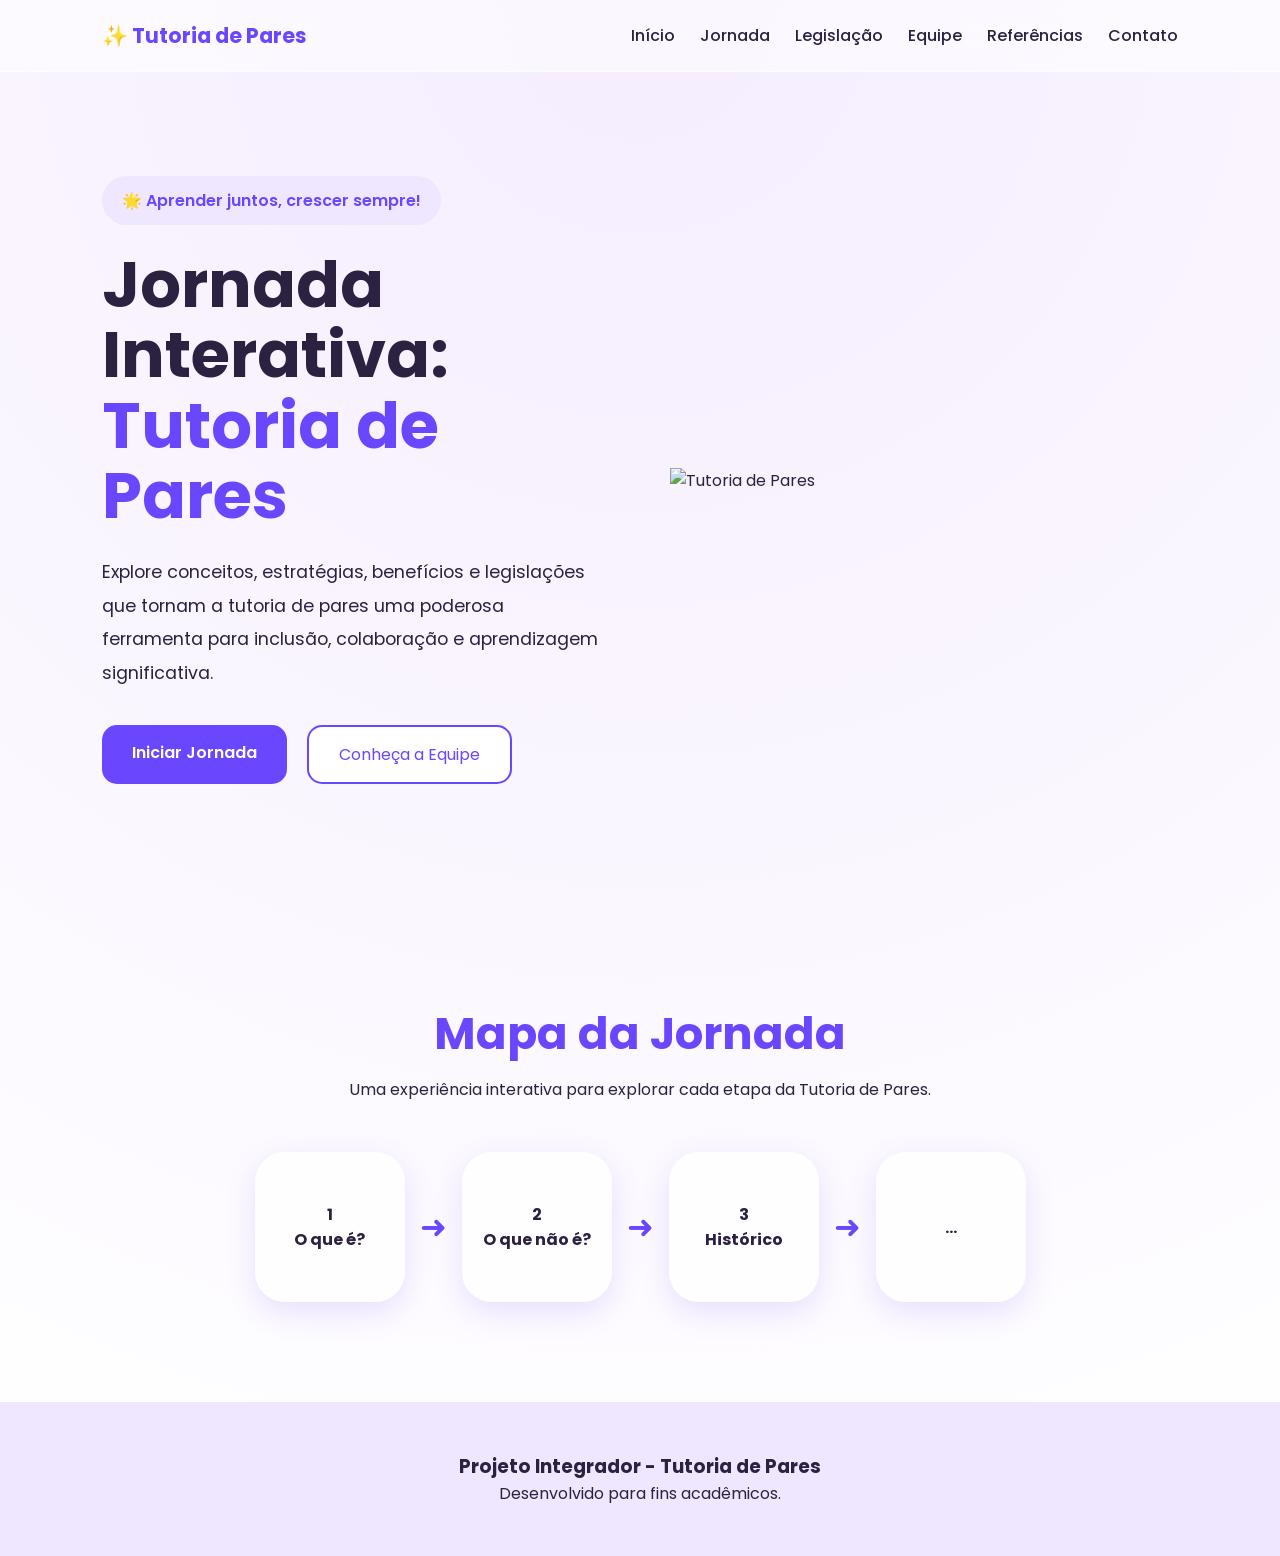
==== index.html @ 0f861dd5 "." ====
<!DOCTYPE html>
<html lang="pt-BR">

<head>
    <meta charset="UTF-8">
    <meta name="viewport" content="width=device-width, initial-scale=1.0">

    <title>Jornada Interativa - Tutoria de Pares</title>

    <link rel="stylesheet" href="css/styles.css">
    <link rel="stylesheet" href="css/animations.css">
    <link rel="stylesheet" href="css/responsive.css">

    <link href="https://fonts.googleapis.com/css2?family=Poppins:wght@300;400;500;600;700;800&display=swap"
        rel="stylesheet">

    <link rel="stylesheet"
        href="https://cdnjs.cloudflare.com/ajax/libs/font-awesome/6.5.2/css/all.min.css">
</head>

<body>

    <div class="particles"></div>

    <header id="header">

        <div class="logo">
            ✨ Tutoria de Pares
        </div>

        <nav>

            <a href="index.html">Início</a>

            <a href="jornada.html">Jornada</a>

            <a href="legislacao.html">Legislação</a>

            <a href="sobre.html">Equipe</a>

            <a href="referencias.html">Referências</a>

            <a href="contato.html">Contato</a>

        </nav>

        <button id="mobile-menu">
            <i class="fa-solid fa-bars"></i>
        </button>

    </header>

    <section class="hero">

        <div class="hero-text">

            <span class="badge">
                🌟 Aprender juntos, crescer sempre!
            </span>

            <h1>
                Jornada Interativa:
                <span>Tutoria de Pares</span>
            </h1>

            <p>

                Explore conceitos, estratégias,
                benefícios e legislações que tornam
                a tutoria de pares uma poderosa ferramenta
                para inclusão, colaboração e aprendizagem
                significativa.

            </p>

            <div class="hero-buttons">

                <a href="jornada.html" class="btn-primary">
                    Iniciar Jornada
                </a>

                <a href="sobre.html" class="btn-secondary">
                    Conheça a Equipe
                </a>

            </div>

        </div>

        <div class="hero-image">

            <img src="imagens/capa.png" alt="Tutoria de Pares">

        </div>

    </section>

    <section class="preview">

        <h2>Mapa da Jornada</h2>

        <p>
            Uma experiência interativa para explorar
            cada etapa da Tutoria de Pares.
        </p>

        <div class="journey-preview">

            <div class="preview-card">1<br>O que é?</div>

            <div class="arrow">➜</div>

            <div class="preview-card">2<br>O que não é?</div>

            <div class="arrow">➜</div>

            <div class="preview-card">3<br>Histórico</div>

            <div class="arrow">➜</div>

            <div class="preview-card">...</div>

        </div>

    </section>

    <footer>

        <h3>Projeto Integrador - Tutoria de Pares</h3>

        <p>
            Desenvolvido para fins acadêmicos.
        </p>

    </footer>

    <script src="js/script.js"></script>

</body>

</html>
---- css/styles.css ----
:root {

    --roxo-principal: #6b46ff;
    --roxo-secundario: #9d7bff;
    --roxo-claro: #efe7ff;

    --texto: #2d2142;

    --branco: #ffffff;

}

* {

    margin: 0;
    padding: 0;
    box-sizing: border-box;
    font-family: "Poppins", sans-serif;

}

html {

    scroll-behavior: smooth;

}

body {

    background:
        radial-gradient(circle at top,
            #f5edff,
            #ffffff);

    color: var(--texto);

    overflow-x: hidden;

}

header {

    position: fixed;

    top: 0;

    width: 100%;

    z-index: 1000;

    display: flex;

    justify-content: space-between;

    align-items: center;

    padding: 20px 8%;

    backdrop-filter: blur(20px);

    background: rgba(255,255,255,.55);

    border-bottom: 1px solid rgba(255,255,255,.5);

}

.logo {

    font-size: 1.3rem;

    font-weight: 700;

    color: var(--roxo-principal);

}

nav {

    display: flex;
    gap: 25px;

}

nav a {

    text-decoration: none;

    color: var(--texto);

    font-weight: 500;

    transition: .3s;

}

nav a:hover {

    color: var(--roxo-principal);

}

#mobile-menu {

    display: none;

    border: none;
    background: none;

    font-size: 1.5rem;

}

.hero {

    min-height: 100vh;

    display: flex;

    align-items: center;

    justify-content: center;

    padding: 120px 8% 60px;

    gap: 60px;

}

.hero-text {

    flex: 1;

}

.badge {

    background: var(--roxo-claro);

    color: var(--roxo-principal);

    padding: 12px 20px;

    border-radius: 50px;

    font-weight: 600;

    display: inline-block;

    margin-bottom: 25px;

}

.hero h1 {

    font-size: 4rem;

    line-height: 1.1;

}

.hero h1 span {

    color: var(--roxo-principal);

}

.hero p {

    margin-top: 25px;

    line-height: 1.9;

    font-size: 1.1rem;

}

.hero-buttons {

    margin-top: 35px;

    display: flex;

    gap: 20px;

}

.btn-primary {

    background: var(--roxo-principal);

    color: white;

    text-decoration: none;

    padding: 15px 30px;

    border-radius: 15px;

    font-weight: 600;

    transition: .3s;

}

.btn-primary:hover {

    transform: translateY(-4px);

}

.btn-secondary {

    background: white;

    color: var(--roxo-principal);

    text-decoration: none;

    padding: 15px 30px;

    border-radius: 15px;

    border: 2px solid var(--roxo-principal);

}

.hero-image {

    flex: 1;

    display: flex;
    justify-content: center;

}

.hero-image img {

    width: 100%;
    max-width: 650px;

    animation: floating 6s infinite ease-in-out;

}

.preview {

    padding: 100px 8%;

    text-align: center;

}

.preview h2 {

    font-size: 2.8rem;

    color: var(--roxo-principal);

}

.preview p {

    margin-top: 10px;

}

.journey-preview {

    margin-top: 50px;

    display: flex;

    justify-content: center;

    align-items: center;

    gap: 15px;

    flex-wrap: wrap;

}

.preview-card {

    width: 150px;

    height: 150px;

    background: rgba(255,255,255,.65);

    backdrop-filter: blur(20px);

    border-radius: 30px;

    display: flex;

    justify-content: center;

    align-items: center;

    text-align: center;

    font-weight: 700;

    box-shadow: 0 10px 30px rgba(107,70,255,.15);

}

.arrow {

    font-size: 2rem;

    color: var(--roxo-principal);

}

footer {

    text-align: center;

    padding: 50px;

    background: var(--roxo-claro);

}
---- css/animations.css ----
@keyframes floating {

    0% {

        transform: translateY(0px);

    }

    50% {

        transform: translateY(-20px);

    }

    100% {

        transform: translateY(0px);

    }

}

.station::after {

    content: "";

    position: absolute;

    width: 120px;
    height: 120px;

    background:
    rgba(157,123,255,.2);

    filter: blur(50px);

    border-radius: 50%;

    top: -30px;
    right: -30px;

    z-index: -1;

}
---- css/responsive.css ----
@media(max-width:1000px){

    .hero{

        flex-direction: column;
        text-align:center;

    }

    .hero h1{

        font-size:3rem;

    }

}

@media(max-width:768px){

    nav{

        display:none;

    }

    #mobile-menu{

        display:block;

    }

    .hero h1{

        font-size:2.5rem;

    }

    .hero-buttons{

        flex-direction:column;

    }

}
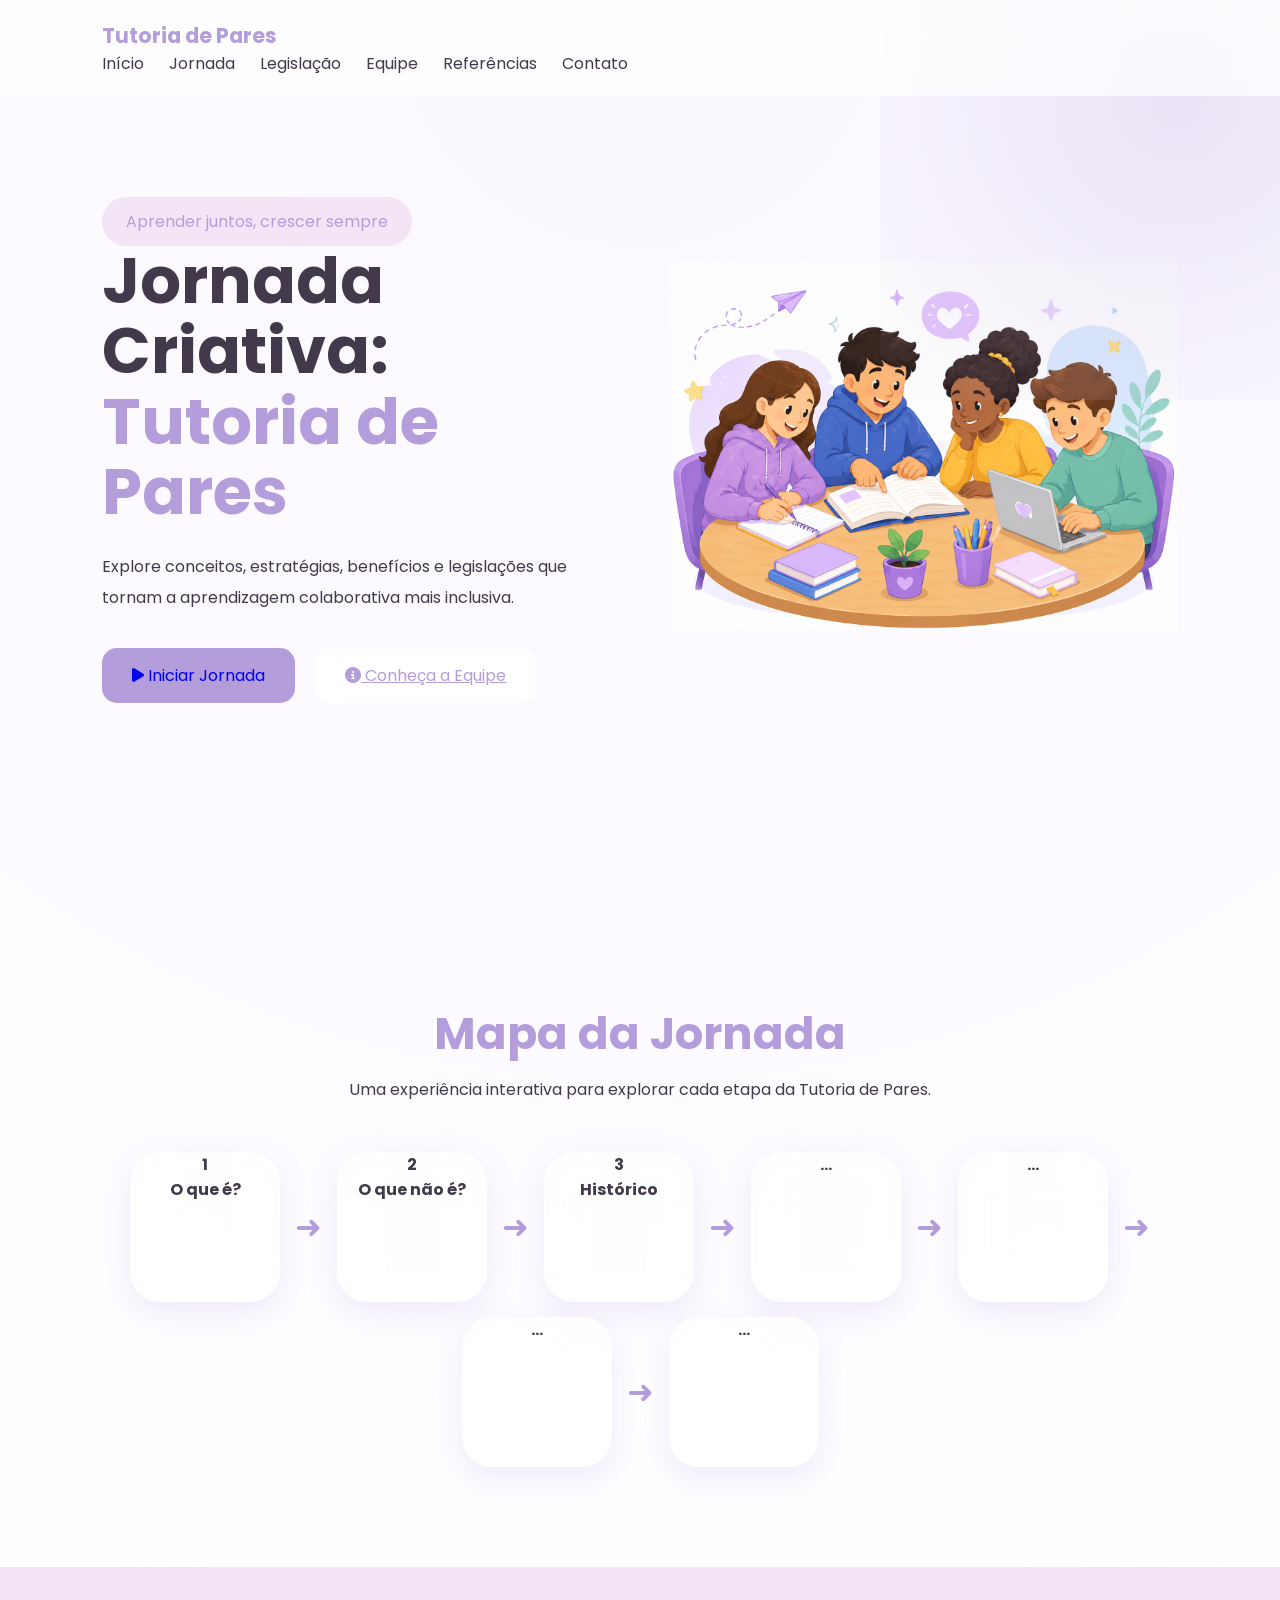
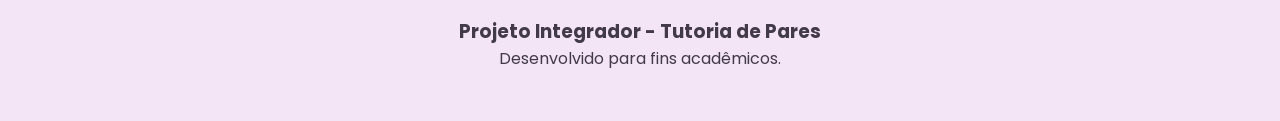
==== commit b33f3e0a: "." ====
--- a/index.html
+++ b/index.html
@@ -25,7 +25,7 @@
     <header id="header">
 
         <div class="logo">
-            ✨ Tutoria de Pares
+            Tutoria de Pares
         </div>
 
         <nav>
@@ -50,50 +50,52 @@
 
     </header>
 
-    <section class="hero">
+   <section class="hero">
 
-        <div class="hero-text">
+<div class="hero-content">
 
-            <span class="badge">
-                🌟 Aprender juntos, crescer sempre!
-            </span>
+<div class="hero-left">
 
-            <h1>
-                Jornada Interativa:
-                <span>Tutoria de Pares</span>
-            </h1>
+<span class="hero-badge">
+Aprender juntos, crescer sempre
+</span>
 
-            <p>
+<h1>
+Jornada Criativa:
+<span>Tutoria de Pares</span>
+</h1>
 
-                Explore conceitos, estratégias,
-                benefícios e legislações que tornam
-                a tutoria de pares uma poderosa ferramenta
-                para inclusão, colaboração e aprendizagem
-                significativa.
+<p>
+Explore conceitos, estratégias,
+benefícios e legislações que tornam
+a aprendizagem colaborativa mais inclusiva.
+</p>
 
-            </p>
+<div class="hero-buttons">
 
-            <div class="hero-buttons">
+<a href="jornada.html" class="btn-primary">
+<i class="fa-solid fa-play"></i>
+ Iniciar Jornada
+</a>
 
-                <a href="jornada.html" class="btn-primary">
-                    Iniciar Jornada
-                </a>
+<a href="sobre.html" class="btn-secondary">
+<i class="fa-solid fa-circle-info"></i>
+ Conheça a Equipe
+</a>
 
-                <a href="sobre.html" class="btn-secondary">
-                    Conheça a Equipe
-                </a>
+</div>
 
-            </div>
+</div>
 
-        </div>
+<div class="hero-right">
 
-        <div class="hero-image">
+<img src="imagens/home.png">
 
-            <img src="imagens/capa.png" alt="Tutoria de Pares">
+</div>
 
-        </div>
+</div>
 
-    </section>
+</section>
 
     <section class="preview">
 
@@ -120,6 +122,18 @@
 
             <div class="preview-card">...</div>
 
+            <div class="arrow">➜</div>
+
+            <div class="preview-card">...</div>
+
+            <div class="arrow">➜</div>
+
+            <div class="preview-card">...</div>
+
+            <div class="arrow">➜</div>
+
+            <div class="preview-card">...</div>
+
         </div>
 
     </section>
--- a/css/styles.css
+++ b/css/styles.css
@@ -1,325 +1,717 @@
+/* ==========================================================================
+   1. VARIÁVEIS DE CORES (PALETA PASTEL) E CONFIGURAÇÕES GERAIS
+   ========================================================================== */
 :root {
-
-    --roxo-principal: #6b46ff;
-    --roxo-secundario: #9d7bff;
-    --roxo-claro: #efe7ff;
-
-    --texto: #2d2142;
-
+    /* Tons Pastéis Principais */
+    --lilas-principal: #b39ddb;
+    --lilas-secundario: #d1c4e9;
+    --lilas-claro: #f3e5f5;
+    
+    --amarelo-pastel: #fff59d;
+    --azul-pastel: #b3e5fc;
+    --verde-pastel: #c8e6c9;
+    
+    /* Tipografia e Fundo */
+    --texto: #423a4a; /* Um roxo acinzentado escuro para manter o contraste legível */
     --branco: #ffffff;
-
 }
 
 * {
-
     margin: 0;
     padding: 0;
     box-sizing: border-box;
     font-family: "Poppins", sans-serif;
-
 }
 
 html {
-
-    scroll-behavior: smooth;
-
+    scroll-behavior: smooth; 
 }
 
 body {
-
-    background:
-        radial-gradient(circle at top,
-            #f5edff,
-            #ffffff);
-
-    color: var(--texto);
-
-    overflow-x: hidden;
-
-}
-
+    background: radial-gradient(circle at top, #fbf7ff, #ffffff); /* Fundo sutil levemente lilás */
+    color: var(--texto); [cite: 4]
+    overflow-x: hidden; [cite: 4]
+}
+
+/* ==========================================================================
+   2. HEADER & NAVEGAÇÃO
+   ========================================================================== */
 header {
-
     position: fixed;
-
     top: 0;
-
     width: 100%;
-
-    z-index: 1000;
-
-    display: flex;
-
+    z-index: 999;
+    padding: 20px 8%; [cite: 4]
+    display: flex;
     justify-content: space-between;
-
-    align-items: center;
-
-    padding: 20px 8%;
-
-    backdrop-filter: blur(20px);
-
-    background: rgba(255,255,255,.55);
-
-    border-bottom: 1px solid rgba(255,255,255,.5);
-
+    align-items: center;
+    background: rgba(255, 255, 255, 0.75);
+    backdrop-filter: blur(20px); [cite: 4]
+    box-shadow: 0 10px 40px rgba(179, 157, 219, 0.15); /* Sombra suave no tom lilás */
 }
 
 .logo {
-
     font-size: 1.3rem;
-
     font-weight: 700;
-
-    color: var(--roxo-principal);
-
+    color: var(--lilas-principal); [cite: 5]
 }
 
 nav {
-
-    display: flex;
-    gap: 25px;
-
+    display: flex;
+    gap: 25px; [cite: 6]
 }
 
 nav a {
-
     text-decoration: none;
-
-    color: var(--texto);
-
+    color: var(--texto); [cite: 6]
     font-weight: 500;
-
-    transition: .3s;
-
+    transition: 0.3s; [cite: 7]
 }
 
 nav a:hover {
-
-    color: var(--roxo-principal);
-
+    color: var(--lilas-principal); [cite: 7]
 }
 
 #mobile-menu {
-
-    display: none;
-
+    display: none; [cite: 7]
     border: none;
-    background: none;
-
-    font-size: 1.5rem;
-
-}
-
+    background: none; [cite: 8]
+    font-size: 1.5rem; [cite: 8]
+}
+
+/* ==========================================================================
+   3. SEÇÃO HERO (INTRODUÇÃO)
+   ========================================================================== */
 .hero {
-
     min-height: 100vh;
-
-    display: flex;
-
-    align-items: center;
-
-    justify-content: center;
-
-    padding: 120px 8% 60px;
-
+    display: flex;
+    align-items: center;
+    padding: 120px 8%; [cite: 8]
+    position: relative;
+    overflow: hidden; [cite: 8]
+}
+
+.hero::before {
+    content: "";
+    position: absolute;
+    width: 600px;
+    height: 600px;
+    background: radial-gradient(circle, rgba(209, 196, 233, 0.4), transparent); /* Glow lilás pastel */
+    top: -200px;
+    right: -200px; [cite: 9]
+}
+
+.hero-content {
+    display: grid;
+    grid-template-columns: 1fr 1fr;
     gap: 60px;
-
-}
-
-.hero-text {
-
-    flex: 1;
-
-}
-
-.badge {
-
-    background: var(--roxo-claro);
-
-    color: var(--roxo-principal);
-
-    padding: 12px 20px;
-
-    border-radius: 50px;
-
+    align-items: center; [cite: 9]
+}
+
+.hero-badge {
+    display: inline-block;
+    padding: 12px 24px;
+    border-radius: 999px;
+    background: var(--lilas-claro); [cite: 9]
     font-weight: 600;
-
-    display: inline-block;
-
-    margin-bottom: 25px;
-
-}
-
-.hero h1 {
-
-    font-size: 4rem;
-
-    line-height: 1.1;
-
-}
-
-.hero h1 span {
-
-    color: var(--roxo-principal);
-
-}
-
-.hero p {
-
-    margin-top: 25px;
-
-    line-height: 1.9;
-
-    font-size: 1.1rem;
-
-}
-
-.hero-buttons {
-
-    margin-top: 35px;
-
-    display: flex;
-
-    gap: 20px;
-
-}
-
-.btn-primary {
-
-    background: var(--roxo-principal);
-
-    color: white;
-
-    text-decoration: none;
-
-    padding: 15px 30px;
-
-    border-radius: 15px;
-
-    font-weight: 600;
-
-    transition: .3s;
-
-}
-
-.btn-primary:hover {
-
-    transform: translateY(-4px);
-
-}
-
-.btn-secondary {
-
-    background: white;
-
-    color: var(--roxo-principal);
-
-    text-decoration: none;
-
-    padding: 15px 30px;
-
-    border-radius: 15px;
-
-    border: 2px solid var(--roxo-principal);
-
-}
-
-.hero-image {
-
-    flex: 1;
-
-    display: flex;
-    justify-content: center;
-
-}
-
-.hero-image img {
-
+    color: var(--lilas-principal); [cite: 10]
+    margin-bottom: 20px; [cite: 10]
+}
+
+.hero-right img {
     width: 100%;
     max-width: 650px;
-
-    animation: floating 6s infinite ease-in-out;
-
-}
-
+    animation: floating 6s infinite ease-in-out; [cite: 10]
+}
+
+.badge {
+    background: var(--lilas-claro); [cite: 10]
+    color: var(--lilas-principal);
+    padding: 12px 20px;
+    border-radius: 50px; [cite: 10]
+    font-weight: 600; [cite: 11]
+    display: inline-block;
+    margin-bottom: 25px; [cite: 11]
+}
+
+.hero h1 {
+    font-size: 4rem;
+    line-height: 1.1; [cite: 11]
+}
+
+.hero h1 span {
+    color: var(--lilas-principal); [cite: 12]
+}
+
+.hero p {
+    margin-top: 25px;
+    line-height: 1.9; [cite: 12]
+    font-size: 1.1rem; [cite: 13]
+}
+
+.hero-buttons {
+    margin-top: 35px;
+    display: flex;
+    gap: 20px; [cite: 13]
+}
+
+.btn-primary {
+    background: var(--lilas-principal); [cite: 13]
+    color: white;
+    text-decoration: none;
+    padding: 15px 30px;
+    border-radius: 15px; [cite: 14]
+    font-weight: 600;
+    transition: 0.3s; [cite: 14]
+}
+
+.btn-primary:hover {
+    transform: translateY(-4px);
+    box-shadow: 0 8px 20px rgba(179, 157, 219, 0.4); [cite: 14]
+}
+
+.btn-secondary {
+    background: white;
+    color: var(--lilas-principal); [cite: 15]
+    text-decoration: none;
+    padding: 15px 30px;
+    border-radius: 15px; [cite: 15]
+    border: 2px solid var(--lilas-principal); [cite: 16]
+    transition: 0.3s;
+}
+
+.btn-secondary:hover {
+    background: var(--lilas-claro);
+    transform: translateY(-4px);
+}
+
+.hero-image {
+    flex: 1;
+    display: flex;
+    justify-content: center; [cite: 16]
+}
+
+.hero-image img {
+    width: 100%; [cite: 16]
+    max-width: 650px;
+    animation: floating 6s infinite ease-in-out; [cite: 17]
+}
+
+/* ==========================================================================
+   4. SEÇÃO DE PREVIEW / JORNADA
+   ========================================================================== */
 .preview {
-
     padding: 100px 8%;
-
+    text-align: center; [cite: 17]
+}
+
+.preview h2 {
+    font-size: 2.8rem;
+    color: var(--lilas-principal); [cite: 18]
+}
+
+.preview p {
+    margin-top: 10px; [cite: 18]
+}
+
+.journey-preview {
+    margin-top: 50px;
+    display: flex;
+    justify-content: center;
+    align-items: center;
+    gap: 15px;
+    flex-wrap: wrap; [cite: 19]
+}
+
+.preview-card {
+    width: 150px;
+    height: 150px;
+    background: rgba(255, 255, 255, 0.75);
+    backdrop-filter: blur(20px);
+    border-radius: 30px; [cite: 20]
+    display: flex;
+    justify-content: center; [cite: 20]
+    align-items: center;
     text-align: center;
-
-}
-
-.preview h2 {
-
-    font-size: 2.8rem;
-
-    color: var(--roxo-principal);
-
-}
-
-.preview p {
-
-    margin-top: 10px;
-
-}
-
-.journey-preview {
-
-    margin-top: 50px;
-
-    display: flex;
-
+    font-weight: 700;
+    box-shadow: 0 10px 30px rgba(179, 157, 219, 0.2); /* Sombra pastel */
+}
+
+.arrow {
+    font-size: 2rem;
+    color: var(--lilas-principal); [cite: 21]
+}
+
+/* Map / Caminho Principal */
+.journey-map {
+    width: 100%;
+    max-width: 1400px;
+    margin: auto;
+    position: relative; [cite: 25]
+    padding: 100px 0 200px; [cite: 26]
+}
+
+.road {
+    position: absolute;
+    left: 50%;
+    top: 0;
+    width: 12px;
+    height: 100%; [cite: 26]
+    transform: translateX(-50%);
+    border-radius: 999px; [cite: 27]
+    background: linear-gradient(#fff59d, #b39ddb, #b3e5fc); /* Degradê Amarelo -> Lilás -> Azul (Tons pastéis) */
+}
+
+.station {
+    width: 320px;
+    padding: 25px;
+    border-radius: 30px;
+    background: rgba(255, 255, 255, 0.8);
+    backdrop-filter: blur(20px); [cite: 28]
+    box-shadow: 0 20px 60px rgba(179, 157, 219, 0.15);
+    position: relative;
+    cursor: pointer;
+    transition: 0.4s;
+    margin-bottom: 80px; [cite: 29]
+    overflow: hidden; [cite: 35]
+}
+
+.station:hover {
+    transform: translateY(-10px) scale(1.05); [cite: 30, 36]
+    box-shadow: 0 30px 70px rgba(179, 157, 219, 0.3); [cite: 36]
+}
+
+.left {
+    margin-left: 8%;
+}
+
+.right {
+    margin-left: auto;
+    margin-right: 8%; [cite: 31]
+}
+
+.center {
+    margin: auto; [cite: 32]
+}
+
+.icon {
+    width: 90px;
+    height: 90px;
+    margin: auto;
+    border-radius: 50%; [cite: 32]
+    background: linear-gradient(135deg, var(--lilas-principal), var(--azul-pastel));
+    display: flex; [cite: 33]
     justify-content: center;
-
-    align-items: center;
-
-    gap: 15px;
-
-    flex-wrap: wrap;
-
-}
-
-.preview-card {
-
-    width: 150px;
-
-    height: 150px;
-
-    background: rgba(255,255,255,.65);
-
-    backdrop-filter: blur(20px);
-
+    align-items: center; [cite: 33]
+    font-size: 2rem;
+    color: white;
+    margin-bottom: 20px; [cite: 34]
+}
+
+.station h3 {
+    text-align: center;
+    color: var(--texto); [cite: 34]
+}
+
+/* Detalhes Visuais das Estações (Bolas de fundo decorativas) */
+.station::before {
+    content: "";
+    position: absolute;
+    width: 120px;
+    height: 120px;
+    background: rgba(179, 157, 219, 0.2);
+    border-radius: 50%;
+    top: -50px;
+    right: -50px; [cite: 35]
+}
+
+.station::after {
+    content: "";
+    position: absolute;
+    width: 120px;
+    height: 120px;
+    background: rgba(179, 157, 219, 0.25);
+    filter: blur(40px);
+    border-radius: 50%;
+    top: -30px;
+    right: -30px;
+    z-index: -1; [cite: 39]
+}
+
+/* ==========================================================================
+   5. SEÇÃO DE EQUIPE (TEAM)
+   ========================================================================== */
+.team-section {
+    padding: 160px 8%; [cite: 22]
+}
+
+.member {
+    display: flex;
+    align-items: center;
+    gap: 60px;
+    margin-bottom: 100px; [cite: 22]
+}
+
+.member:nth-child(even) {
+    flex-direction: row-reverse; [cite: 22]
+}
+
+.member-photo {
+    width: 320px;
+    height: 320px;
+    border-radius: 50%; [cite: 22]
+    overflow: hidden;
+    box-shadow: 0 0 60px rgba(179, 157, 219, 0.4); /* Sombra em harmonia com o lilás */
+}
+
+.member-photo img {
+    width: 100%;
+    height: 100%;
+    object-fit: cover; [cite: 23]
+}
+
+/* ==========================================================================
+   6. BIBLIOGRAFIA & LEIS
+   ========================================================================== */
+.bibliografia {
+    padding: 150px 8%; [cite: 23]
+}
+
+.referencia {
+    background: white;
+    padding: 30px;
+    border-radius: 25px;
+    margin-bottom: 25px;
+    box-shadow: 0 15px 40px rgba(179, 157, 219, 0.15); [cite: 23]
+}
+
+.btn {
+    display: inline-block;
+    margin-top: 15px;
+    padding: 12px 20px;
+    background: var(--lilas-principal);
+    color: white;
+    text-decoration: none;
+    border-radius: 15px; [cite: 24]
+    transition: 0.3s;
+}
+
+.btn:hover {
+    background: var(--lilas-secundario);
+    transform: translateY(-2px);
+}
+
+.laws-page {
+    padding: 150px 8%; [cite: 24]
+}
+
+.laws-grid {
+    display: grid;
+    grid-template-columns: repeat(auto-fit, minmax(300px, 1fr));
+    gap: 30px; [cite: 24]
+}
+
+.law-card {
+    padding: 35px;
     border-radius: 30px;
-
-    display: flex;
-
+    color: var(--texto); /* Mudado para a cor de texto escura para garantir leitura sobre o fundo pastel */
+    font-weight: 500;
+}
+
+/* Classes específicas das leis adaptadas para tons pastéis */
+.ldb {
+    background: var(--verde-pastel);
+}
+
+.decreto {
+    background: var(--azul-pastel);
+}
+
+.lbi {
+    background: var(--amarelo-pastel);
+}
+
+/* ==========================================================================
+   7. FOOTER
+   ========================================================================== */
+footer {
+    text-align: center;
+    padding: 50px;
+    background: var(--lilas-claro); [cite: 22]
+}
+
+/* ==========================================================================
+   8. ANIMAÇÕES & RESPONSIVIDADE
+   ========================================================================== */
+@keyframes floating {
+    0% { transform: translateY(0px); } [cite: 36]
+    50% { transform: translateY(-20px); } [cite: 37]
+    100% { transform: translateY(0px); } [cite: 38]
+}
+
+@media(max-width: 900px) {
+    .hero-content {
+        grid-template-columns: 1fr;
+        text-align: center; [cite: 24]
+    }
+    
+    .member {
+        flex-direction: column !important; [cite: 25]
+    }
+    
+    nav {
+        display: none; [cite: 25]
+    }
+    
+    .road {
+        left: 8%; /* Ajuste comum de acessibilidade para o caminho em telas mobile */
+    }
+    
+    .station {
+        width: 84%;
+        margin-left: 16% !important;
+        margin-right: 0 !important;
+    }
+}
+
+
+/* ==========================================================================
+   9. EXTENSÃO MÁGICA: JORNADA EXPANSÍVEL, REFERÊNCIAS & CONTATO
+   ========================================================================== */
+
+/* Layout União Mapa Lúdico (Inspirado nas imagens f3945b.jpg e f39456.jpg) */
+.journey-header-badge {
+    background: var(--amarelo-pastel);
+    color: var(--texto);
+    padding: 8px 16px;
+    border-radius: 20px;
+    font-weight: 600;
+    font-size: 0.9rem;
+    display: inline-flex;
+    align-items: center;
+    gap: 8px;
+    margin-bottom: 15px;
+    box-shadow: 0 4px 10px rgba(0,0,0,0.05);
+}
+
+/* Containers de Mídia Profunda (Espaços para Vídeos e Artigos) */
+.station-media-content {
+    max-height: 0;
+    overflow: hidden;
+    transition: max-height 0.5s cubic-bezier(0, 1, 0, 1);
+    padding: 0 5px;
+}
+
+/* Quando a estação estiver ativa/aberta */
+.station.active .station-media-content {
+    max-height: 2000px; /* Permite expansão fluida */
+    transition: max-height 0.8s ease-in-out;
+    margin-top: 20px;
+    padding-top: 20px;
+    border-top: 2px dashed var(--lilas-secundario);
+}
+
+.video-container {
+    position: relative;
+    padding-bottom: 56.25%; /* Proporção 16:9 */
+    height: 0;
+    overflow: hidden;
+    border-radius: 15px;
+    background: #000;
+    margin: 15px 0;
+    box-shadow: 0 8px 20px rgba(0,0,0,0.05);
+}
+
+.video-container iframe {
+    position: absolute;
+    top: 0;
+    left: 0;
+    width: 100%;
+    height: 100%;
+    border: 0;
+}
+
+.article-text {
+    font-size: 0.95rem;
+    line-height: 1.6;
+    color: var(--texto);
+    background: rgba(255, 255, 255, 0.9);
+    padding: 15px;
+    border-radius: 15px;
+    margin-top: 12px;
+    border-left: 4px solid var(--azul-pastel);
+    text-align: left;
+}
+
+.badge-indicator {
+    position: absolute;
+    top: 15px;
+    left: 15px;
+    background: var(--lilas-principal);
+    color: white;
+    width: 28px;
+    height: 28px;
+    border-radius: 50%;
+    display: flex;
     justify-content: center;
-
-    align-items: center;
-
+    align-items: center;
+    font-weight: bold;
+    font-size: 0.85rem;
+}
+
+/* Seção de Referências Estilo Biblioteca (Inspirado na imagem_f3943a.jpg) */
+.library-section {
+    padding: 100px 8%;
+    background: linear-gradient(180deg, #ffffff, var(--lilas-claro));
     text-align: center;
-
+}
+
+.library-container {
+    max-width: 1100px;
+    margin: 40px auto;
+    display: grid;
+    grid-template-columns: 1fr;
+    gap: 20px;
+}
+
+.reference-row {
+    background: rgba(255, 255, 255, 0.9);
+    border: 2px solid var(--lilas-secundario);
+    border-radius: 20px;
+    padding: 20px 30px;
+    display: flex;
+    align-items: center;
+    gap: 25px;
+    text-align: left;
+    box-shadow: 0 8px 25px rgba(179, 157, 219, 0.1);
+    transition: transform 0.3s;
+}
+
+.reference-row:hover {
+    transform: translateX(10px);
+    background: #fff;
+    border-color: var(--lilas-principal);
+}
+
+.ref-number {
+    background: var(--lilas-principal);
+    color: white;
+    width: 40px;
+    height: 40px;
+    border-radius: 50%;
+    display: flex;
+    justify-content: center;
+    align-items: center;
     font-weight: 700;
-
-    box-shadow: 0 10px 30px rgba(107,70,255,.15);
-
-}
-
-.arrow {
-
-    font-size: 2rem;
-
-    color: var(--roxo-principal);
-
-}
-
-footer {
-
-    text-align: center;
-
-    padding: 50px;
-
-    background: var(--roxo-claro);
-
+    flex-shrink: 0;
+}
+
+.ref-info p {
+    font-size: 1rem;
+    color: var(--texto);
+    margin: 2px 0;
+}
+
+.ref-footer-box {
+    margin-top: 40px;
+    background: var(--lilas-claro);
+    border: 2px dashed var(--lilas-principal);
+    padding: 20px;
+    border-radius: 20px;
+    display: inline-flex;
+    align-items: center;
+    gap: 10px;
+    color: var(--texto);
+    font-weight: 500;
+}
+
+/* Seção Contato Encantadora */
+.contact-section {
+    padding: 120px 8%;
+    display: grid;
+    grid-template-columns: 1fr 1fr;
+    gap: 50px;
+    align-items: center;
+    background: var(--branco);
+}
+
+.contact-info h2 {
+    font-size: 3rem;
+    color: var(--lilas-principal);
+    margin-bottom: 20px;
+}
+
+.contact-info p {
+    font-size: 1.1rem;
+    line-height: 1.7;
+    margin-bottom: 30px;
+}
+
+.magic-form {
+    background: var(--lilas-claro);
+    padding: 40px;
+    border-radius: 30px;
+    box-shadow: 0 20px 50px rgba(179, 157, 219, 0.2);
+    display: flex;
+    flex-direction: column;
+    gap: 20px;
+}
+
+.form-group {
+    display: flex;
+    flex-direction: column;
+    gap: 8px;
+}
+
+.form-group label {
+    font-weight: 600;
+    color: var(--texto);
+    font-size: 0.95rem;
+}
+
+.form-group input, .form-group textarea {
+    padding: 15px;
+    border: 2px solid transparent;
+    border-radius: 15px;
+    background: var(--branco);
+    font-size: 1rem;
+    color: var(--texto);
+    transition: 0.3s;
+}
+
+.form-group input:focus, .form-group textarea:focus {
+    outline: none;
+    border-color: var(--lilas-principal);
+    box-shadow: 0 0 10px rgba(179, 157, 219, 0.3);
+}
+
+.btn-magic {
+    background: linear-gradient(135deg, var(--lilas-principal), var(--azul-pastel));
+    color: white;
+    border: none;
+    padding: 16px;
+    border-radius: 15px;
+    font-weight: 700;
+    font-size: 1.1rem;
+    cursor: pointer;
+    transition: 0.3s;
+    box-shadow: 0 10px 20px rgba(179, 157, 219, 0.3);
+}
+
+.btn-magic:hover {
+    transform: translateY(-3px);
+    box-shadow: 0 15px 25px rgba(179, 157, 219, 0.4);
+}
+
+/* Responsividade Adaptada */
+@media (max-width: 900px) {
+    .contact-section {
+        grid-template-columns: 1fr;
+        text-align: center;
+    }
+    .reference-row {
+        flex-direction: column;
+        text-align: center;
+        padding: 20px;
+    }
 }
--- a/css/responsive.css
+++ b/css/responsive.css
@@ -1,44 +1,23 @@
-@media(max-width:1000px){
+@media(max-width:900px){
 
-    .hero{
+.hero-content{
 
-        flex-direction: column;
-        text-align:center;
+grid-template-columns:1fr;
 
-    }
-
-    .hero h1{
-
-        font-size:3rem;
-
-    }
+text-align:center;
 
 }
 
-@media(max-width:768px){
+.member{
 
-    nav{
+flex-direction:column !important;
 
-        display:none;
+}
 
-    }
+nav{
 
-    #mobile-menu{
+display:none;
 
-        display:block;
-
-    }
-
-    .hero h1{
-
-        font-size:2.5rem;
-
-    }
-
-    .hero-buttons{
-
-        flex-direction:column;
-
-    }
+}
 
 }
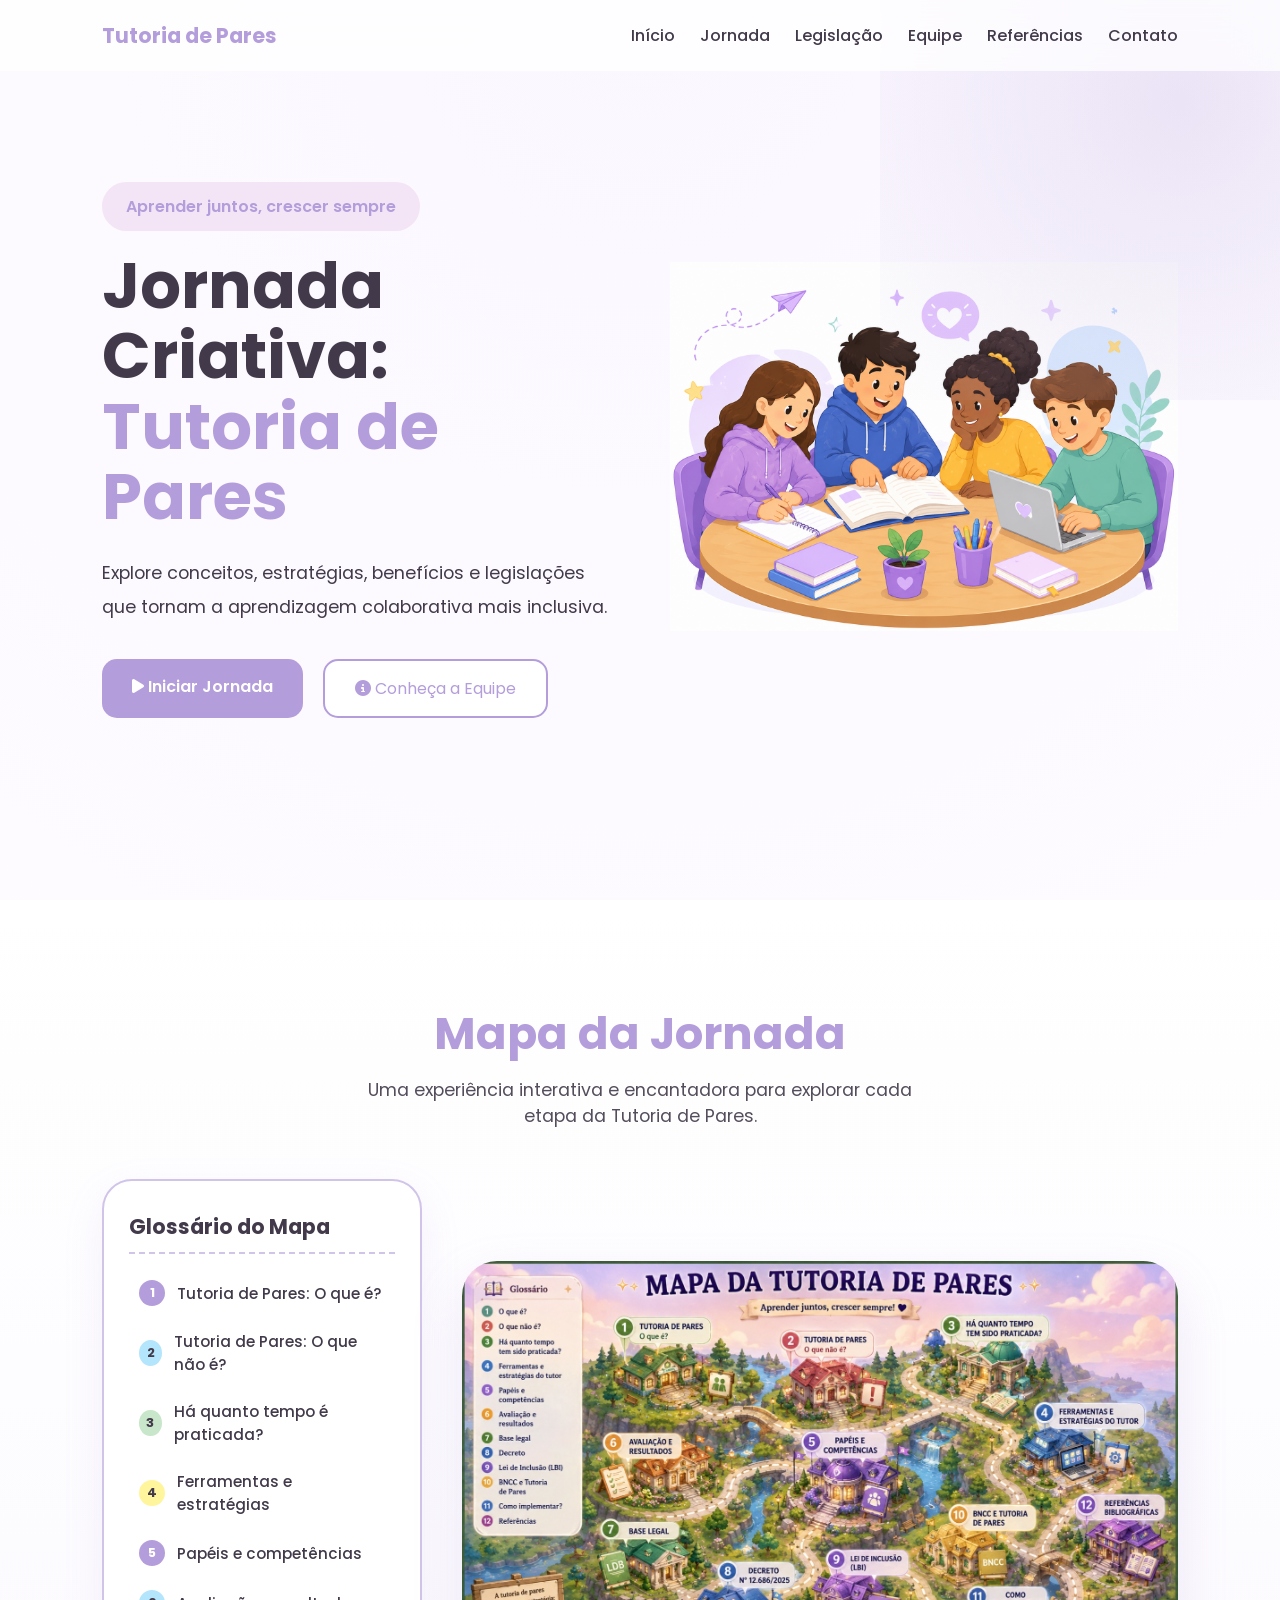
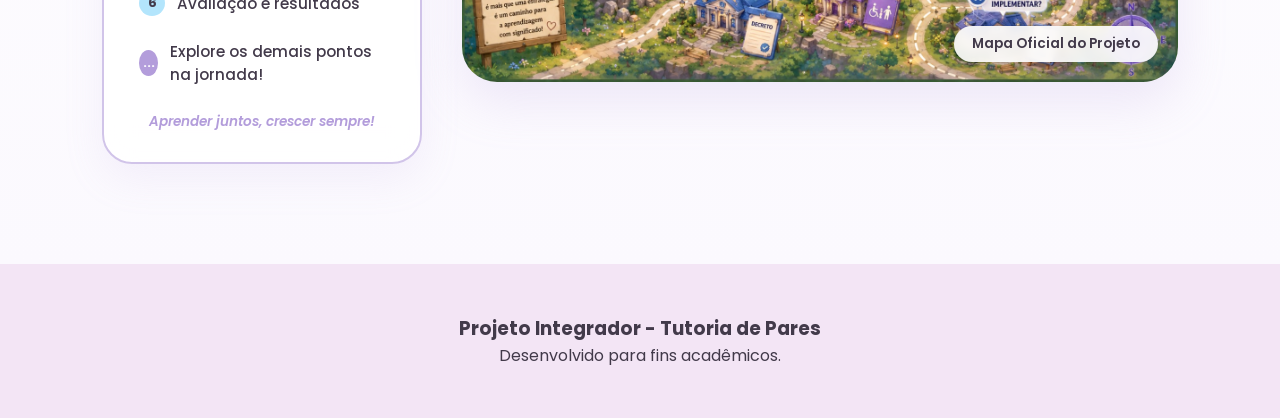
==== commit c3e1991a: "." ====
--- a/index.html
+++ b/index.html
@@ -98,45 +98,43 @@
 </section>
 
     <section class="preview">
+    <h2>Mapa da Jornada</h2>
+    <p>
+        Uma experiência interativa e encantadora para explorar 
+        cada etapa da Tutoria de Pares.
+    </p>
 
-        <h2>Mapa da Jornada</h2>
-
-        <p>
-            Uma experiência interativa para explorar
-            cada etapa da Tutoria de Pares.
-        </p>
-
-        <div class="journey-preview">
-
-            <div class="preview-card">1<br>O que é?</div>
-
-            <div class="arrow">➜</div>
-
-            <div class="preview-card">2<br>O que não é?</div>
-
-            <div class="arrow">➜</div>
-
-            <div class="preview-card">3<br>Histórico</div>
-
-            <div class="arrow">➜</div>
-
-            <div class="preview-card">...</div>
-
-            <div class="arrow">➜</div>
-
-            <div class="preview-card">...</div>
-
-            <div class="arrow">➜</div>
-
-            <div class="preview-card">...</div>
-
-            <div class="arrow">➜</div>
-
-            <div class="preview-card">...</div>
-
+    <!-- Container Especial que une a Imagem e o Menu Lúdico -->
+    <div class="map-showcase-container">
+        
+        <!-- Lado Esquerdo: Menu Glossário interativo baseado no mapa -->
+        <div class="map-glossary">
+            <h3>Glossário do Mapa</h3>
+            <ul>
+                <li><span class="g-num">1</span> Tutoria de Pares: O que é?</li>
+                <li><span class="g-num">2</span> Tutoria de Pares: O que não é?</li>
+                <li><span class="g-num">3</span> Há quanto tempo é praticada?</li>
+                <li><span class="g-num">4</span> Ferramentas e estratégias</li>
+                <li><span class="g-num">5</span> Papéis e competências</li>
+                <li><span class="g-num">6</span> Avaliação e resultados</li>
+                <li><span class="g-num">...</span> Explore os demais pontos na jornada!</li>
+            </ul>
+            <div class="glossary-footer">
+                Aprender juntos, crescer sempre! 
+            </div>
         </div>
 
-    </section>
+        <!-- Lado Direito: A Linda Imagem do Mapa Orientado -->
+        <div class="map-image-wrapper">
+            <!-- Certifique-se de salvar a imagem com o nome correto na sua pasta de arquivos -->
+            <a href="https://padlet.com/ecarvx/tutoria-de-pares-o-que-e-e-o-que-nao-e-projeto-integrador-ii-6pktjm6gkopsatbq" target="_blank" rel="noopener noreferrer">
+                <img src="imagens/mapa2.0.jpeg" alt="Mapa Ilustrado da Tutoria de Pares" class="interactive-map-img">
+            </a>
+            <div class="map-overlay-badge">Mapa Oficial do Projeto</div>
+        </div>
+
+    </div>
+</section>
 
     <footer>
 
--- a/css/styles.css
+++ b/css/styles.css
@@ -1,8 +1,8 @@
-/* ==========================================================================
-   1. VARIÁVEIS DE CORES (PALETA PASTEL) E CONFIGURAÇÕES GERAIS
+﻿/* ==========================================================================
+   1. VARIÃVEIS DE CORES (PALETA PASTEL) E CONFIGURAÃ‡Ã•ES GERAIS
    ========================================================================== */
 :root {
-    /* Tons Pastéis Principais */
+    /* Tons PastÃ©is Principais */
     --lilas-principal: #b39ddb;
     --lilas-secundario: #d1c4e9;
     --lilas-claro: #f3e5f5;
@@ -12,7 +12,7 @@
     --verde-pastel: #c8e6c9;
     
     /* Tipografia e Fundo */
-    --texto: #423a4a; /* Um roxo acinzentado escuro para manter o contraste legível */
+    --texto: #423a4a; /* Um roxo acinzentado escuro para manter o contraste legÃ­vel */
     --branco: #ffffff;
 }
 
@@ -28,67 +28,67 @@
 }
 
 body {
-    background: radial-gradient(circle at top, #fbf7ff, #ffffff); /* Fundo sutil levemente lilás */
-    color: var(--texto); [cite: 4]
-    overflow-x: hidden; [cite: 4]
+    background: radial-gradient(circle at top, #fbf7ff, #ffffff); /* Fundo sutil levemente lilÃ¡s */
+    color: var(--texto);
+    overflow-x: hidden;
 }
 
 /* ==========================================================================
-   2. HEADER & NAVEGAÇÃO
+   2. HEADER & NAVEGAÃ‡ÃƒO
    ========================================================================== */
 header {
     position: fixed;
     top: 0;
     width: 100%;
     z-index: 999;
-    padding: 20px 8%; [cite: 4]
+    padding: 20px 8%;
     display: flex;
     justify-content: space-between;
     align-items: center;
     background: rgba(255, 255, 255, 0.75);
-    backdrop-filter: blur(20px); [cite: 4]
-    box-shadow: 0 10px 40px rgba(179, 157, 219, 0.15); /* Sombra suave no tom lilás */
+    backdrop-filter: blur(20px);
+    box-shadow: 0 10px 40px rgba(179, 157, 219, 0.15); /* Sombra suave no tom lilÃ¡s */
 }
 
 .logo {
     font-size: 1.3rem;
     font-weight: 700;
-    color: var(--lilas-principal); [cite: 5]
+    color: var(--lilas-principal);
 }
 
 nav {
     display: flex;
-    gap: 25px; [cite: 6]
+    gap: 25px;
 }
 
 nav a {
     text-decoration: none;
-    color: var(--texto); [cite: 6]
+    color: var(--texto);
     font-weight: 500;
-    transition: 0.3s; [cite: 7]
+    transition: 0.3s;
 }
 
 nav a:hover {
-    color: var(--lilas-principal); [cite: 7]
+    color: var(--lilas-principal);
 }
 
 #mobile-menu {
-    display: none; [cite: 7]
+    display: none;
     border: none;
-    background: none; [cite: 8]
-    font-size: 1.5rem; [cite: 8]
+    background: none;
+    font-size: 1.5rem;
 }
 
 /* ==========================================================================
-   3. SEÇÃO HERO (INTRODUÇÃO)
+   3. SEÃ‡ÃƒO HERO (INTRODUÃ‡ÃƒO)
    ========================================================================== */
 .hero {
     min-height: 100vh;
     display: flex;
     align-items: center;
-    padding: 120px 8%; [cite: 8]
+    padding: 120px 8%;
     position: relative;
-    overflow: hidden; [cite: 8]
+    overflow: hidden;
 }
 
 .hero::before {
@@ -96,87 +96,87 @@
     position: absolute;
     width: 600px;
     height: 600px;
-    background: radial-gradient(circle, rgba(209, 196, 233, 0.4), transparent); /* Glow lilás pastel */
+    background: radial-gradient(circle, rgba(209, 196, 233, 0.4), transparent); /* Glow lilÃ¡s pastel */
     top: -200px;
-    right: -200px; [cite: 9]
+    right: -200px;
 }
 
 .hero-content {
     display: grid;
     grid-template-columns: 1fr 1fr;
     gap: 60px;
-    align-items: center; [cite: 9]
+    align-items: center;
 }
 
 .hero-badge {
     display: inline-block;
     padding: 12px 24px;
     border-radius: 999px;
-    background: var(--lilas-claro); [cite: 9]
+    background: var(--lilas-claro);
     font-weight: 600;
-    color: var(--lilas-principal); [cite: 10]
-    margin-bottom: 20px; [cite: 10]
+    color: var(--lilas-principal);
+    margin-bottom: 20px;
 }
 
 .hero-right img {
     width: 100%;
     max-width: 650px;
-    animation: floating 6s infinite ease-in-out; [cite: 10]
+    animation: floating 6s infinite ease-in-out;
 }
 
 .badge {
-    background: var(--lilas-claro); [cite: 10]
+    background: var(--lilas-claro);
     color: var(--lilas-principal);
     padding: 12px 20px;
-    border-radius: 50px; [cite: 10]
-    font-weight: 600; [cite: 11]
+    border-radius: 50px;
+    font-weight: 600;
     display: inline-block;
-    margin-bottom: 25px; [cite: 11]
+    margin-bottom: 25px;
 }
 
 .hero h1 {
     font-size: 4rem;
-    line-height: 1.1; [cite: 11]
+    line-height: 1.1;
 }
 
 .hero h1 span {
-    color: var(--lilas-principal); [cite: 12]
+    color: var(--lilas-principal);
 }
 
 .hero p {
     margin-top: 25px;
-    line-height: 1.9; [cite: 12]
-    font-size: 1.1rem; [cite: 13]
+    line-height: 1.9;
+    font-size: 1.1rem;
 }
 
 .hero-buttons {
     margin-top: 35px;
     display: flex;
-    gap: 20px; [cite: 13]
+    gap: 20px;
 }
 
 .btn-primary {
-    background: var(--lilas-principal); [cite: 13]
+    background: var(--lilas-principal);
     color: white;
     text-decoration: none;
     padding: 15px 30px;
-    border-radius: 15px; [cite: 14]
+    border-radius: 15px;
     font-weight: 600;
-    transition: 0.3s; [cite: 14]
+    transition: 0.3s;
 }
 
 .btn-primary:hover {
     transform: translateY(-4px);
-    box-shadow: 0 8px 20px rgba(179, 157, 219, 0.4); [cite: 14]
+    box-shadow: 0 8px 20px rgba(179, 157, 219, 0.4);
 }
 
 .btn-secondary {
     background: white;
-    color: var(--lilas-principal); [cite: 15]
+    color: var(--lilas-principal);
     text-decoration: none;
     padding: 15px 30px;
-    border-radius: 15px; [cite: 15]
-    border: 2px solid var(--lilas-principal); [cite: 16]
+    border-radius: 15px;
+    border: 2px solid var(--lilas-principal);
     transition: 0.3s;
 }
 
@@ -188,58 +188,174 @@
 .hero-image {
     flex: 1;
     display: flex;
-    justify-content: center; [cite: 16]
+    justify-content: center;
 }
 
 .hero-image img {
-    width: 100%; [cite: 16]
+    width: 100%;
     max-width: 650px;
-    animation: floating 6s infinite ease-in-out; [cite: 17]
+    animation: floating 6s infinite ease-in-out;
 }
 
 /* ==========================================================================
-   4. SEÇÃO DE PREVIEW / JORNADA
+   4. SEÇÃO DE PREVIEW / JORNADA (ATUALIZADA COM MAPA ILUSTRADO)
    ========================================================================== */
 .preview {
     padding: 100px 8%;
-    text-align: center; [cite: 17]
+    text-align: center;
+    background: linear-gradient(180deg, var(--branco), #fbf9fe);
 }
 
 .preview h2 {
     font-size: 2.8rem;
-    color: var(--lilas-principal); [cite: 18]
+    color: var(--lilas-principal);
+    margin-bottom: 10px;
 }
 
 .preview p {
-    margin-top: 10px; [cite: 18]
-}
-
-.journey-preview {
-    margin-top: 50px;
+    font-size: 1.1rem;
+    color: var(--texto);
+    max-width: 600px;
+    margin: 0 auto 50px auto;
+    opacity: 0.9;
+}
+
+/* Container Grid para alinhar o Menu e o Mapa */
+.map-showcase-container {
+    display: grid;
+    grid-template-columns: 320px 1fr;
+    gap: 40px;
+    align-items: center;
+    max-width: 1300px;
+    margin: 0 auto;
+    text-align: left;
+}
+
+/* Estilização do Menu Glossário Lateral */
+.map-glossary {
+    background: rgba(255, 255, 255, 0.85);
+    backdrop-filter: blur(15px);
+    border: 2px solid var(--lilas-secundario);
+    border-radius: 30px;
+    padding: 30px 25px;
+    box-shadow: 0 15px 40px rgba(179, 157, 219, 0.12);
+}
+
+.map-glossary h3 {
+    color: var(--texto);
+    font-size: 1.3rem;
+    margin-bottom: 20px;
+    border-bottom: 2px dashed var(--lilas-secundario);
+    padding-bottom: 10px;
+}
+
+.map-glossary ul {
+    list-style: none;
+    display: flex;
+    flex-direction: column;
+    gap: 12px;
+}
+
+.map-glossary ul li {
+    font-size: 0.95rem;
+    font-weight: 500;
+    color: var(--texto);
+    display: flex;
+    align-items: center;
+    gap: 12px;
+    padding: 6px 10px;
+    border-radius: 12px;
+    transition: 0.2s ease-in-out;
+}
+
+/* Efeito mágico ao passar o mouse nos tópicos */
+.map-glossary ul li:hover {
+    background: var(--lilas-claro);
+    transform: translateX(5px);
+}
+
+/* Círculos numéricos com as cores pastéis alternadas */
+.g-num {
+    width: 26px;
+    height: 26px;
+    border-radius: 50%;
+    background: var(--lilas-principal);
+    color: white;
     display: flex;
     justify-content: center;
     align-items: center;
-    gap: 15px;
-    flex-wrap: wrap; [cite: 19]
-}
-
-.preview-card {
-    width: 150px;
-    height: 150px;
-    background: rgba(255, 255, 255, 0.75);
-    backdrop-filter: blur(20px);
-    border-radius: 30px; [cite: 20]
-    display: flex;
-    justify-content: center; [cite: 20]
-    align-items: center;
+    font-weight: 700;
+    font-size: 0.8rem;
+}
+
+/* Altera a cor do número alternadamente para criar ritmo visual */
+.map-glossary ul li:nth-child(even) .g-num {
+    background: var(--azul-pastel);
+    color: var(--texto);
+}
+.map-glossary ul li:nth-child(3) .g-num {
+    background: var(--verde-pastel);
+    color: var(--texto);
+}
+.map-glossary ul li:nth-child(4) .g-num {
+    background: var(--amarelo-pastel);
+    color: var(--texto);
+}
+
+.glossary-footer {
+    margin-top: 20px;
+    font-size: 0.85rem;
     text-align: center;
-    font-weight: 700;
-    box-shadow: 0 10px 30px rgba(179, 157, 219, 0.2); /* Sombra pastel */
-}
-
-.arrow {
-    font-size: 2rem;
-    color: var(--lilas-principal); [cite: 21]
+    font-weight: 600;
+    color: var(--lilas-principal);
+    font-style: italic;
+}
+
+/* Moldura e Efeitos do Mapa */
+.map-image-wrapper {
+    position: relative;
+    border-radius: 35px;
+    overflow: hidden;
+    box-shadow: 0 20px 50px rgba(179, 157, 219, 0.2);
+    transition: transform 0.4s ease;
+}
+
+.map-image-wrapper:hover {
+    transform: scale(1.015);
+}
+
+.interactive-map-img {
+    width: 100%;
+    height: auto;
+    display: block;
+    object-fit: cover;
+}
+
+/* Etiqueta Flutuante Charmosa */
+.map-overlay-badge {
+    position: absolute;
+    bottom: 20px;
+    right: 20px;
+    background: rgba(255, 255, 255, 0.9);
+    backdrop-filter: blur(5px);
+    color: var(--texto);
+    padding: 8px 18px;
+    border-radius: 20px;
+    font-weight: 600;
+    font-size: 0.85rem;
+    box-shadow: 0 5px 15px rgba(0,0,0,0.08);
+}
+
+/* Responsividade Completa para Mobile */
+@media (max-width: 950px) {
+    .map-showcase-container {
+        grid-template-columns: 1fr; /* Transforma em uma coluna única em telas pequenas */
+        gap: 30px;
+    }
+    
+    .map-glossary {
+        order: 2; /* Move o glossário para baixo da imagem no celular */
+    }
 }
 
 /* Map / Caminho Principal */
@@ -247,8 +363,8 @@
     width: 100%;
     max-width: 1400px;
     margin: auto;
-    position: relative; [cite: 25]
-    padding: 100px 0 200px; [cite: 26]
+    position: relative;
+    padding: 100px 0 200px;
 }
 
 .road {
@@ -256,10 +372,10 @@
     left: 50%;
     top: 0;
     width: 12px;
-    height: 100%; [cite: 26]
+    height: 100%;
     transform: translateX(-50%);
-    border-radius: 999px; [cite: 27]
-    background: linear-gradient(#fff59d, #b39ddb, #b3e5fc); /* Degradê Amarelo -> Lilás -> Azul (Tons pastéis) */
+    border-radius: 999px;
+    background: linear-gradient(#fff59d, #b39ddb, #b3e5fc); /* DegradÃª Amarelo -> LilÃ¡s -> Azul (Tons pastÃ©is) */
 }
 
 .station {
@@ -267,18 +383,18 @@
     padding: 25px;
     border-radius: 30px;
     background: rgba(255, 255, 255, 0.8);
-    backdrop-filter: blur(20px); [cite: 28]
+    backdrop-filter: blur(20px);
     box-shadow: 0 20px 60px rgba(179, 157, 219, 0.15);
     position: relative;
     cursor: pointer;
     transition: 0.4s;
-    margin-bottom: 80px; [cite: 29]
-    overflow: hidden; [cite: 35]
+    margin-bottom: 80px;
+    overflow: hidden;
 }
 
 .station:hover {
-    transform: translateY(-10px) scale(1.05); [cite: 30, 36]
-    box-shadow: 0 30px 70px rgba(179, 157, 219, 0.3); [cite: 36]
+    transform: translateY(-10px) scale(1.05);
+    box-shadow: 0 30px 70px rgba(179, 157, 219, 0.3);
 }
 
 .left {
@@ -287,33 +403,33 @@
 
 .right {
     margin-left: auto;
-    margin-right: 8%; [cite: 31]
+    margin-right: 8%;
 }
 
 .center {
-    margin: auto; [cite: 32]
+    margin: auto;
 }
 
 .icon {
     width: 90px;
     height: 90px;
     margin: auto;
-    border-radius: 50%; [cite: 32]
+    border-radius: 50%;
     background: linear-gradient(135deg, var(--lilas-principal), var(--azul-pastel));
-    display: flex; [cite: 33]
+    display: flex;
     justify-content: center;
-    align-items: center; [cite: 33]
+    align-items: center;
     font-size: 2rem;
     color: white;
-    margin-bottom: 20px; [cite: 34]
+    margin-bottom: 20px;
 }
 
 .station h3 {
     text-align: center;
-    color: var(--texto); [cite: 34]
-}
-
-/* Detalhes Visuais das Estações (Bolas de fundo decorativas) */
+    color: var(--texto);
+}
+
+/* Detalhes Visuais das EstaÃ§Ãµes (Bolas de fundo decorativas) */
 .station::before {
     content: "";
     position: absolute;
@@ -322,7 +438,7 @@
     background: rgba(179, 157, 219, 0.2);
     border-radius: 50%;
     top: -50px;
-    right: -50px; [cite: 35]
+    right: -50px;
 }
 
 .station::after {
@@ -335,46 +451,207 @@
     border-radius: 50%;
     top: -30px;
     right: -30px;
-    z-index: -1; [cite: 39]
+    z-index: -1;
 }
 
 /* ==========================================================================
-   5. SEÇÃO DE EQUIPE (TEAM)
+   9. EXTENSÃO MÁGICA: SISTEMA DE MODAIS FLUTUANTES PASTÉIS
+   ========================================================================== */
+
+/* Ajuste sutil na estação para indicar que é clicável */
+.station {
+    cursor: pointer;
+    position: relative;
+    transition: transform 0.3s cubic-bezier(0.175, 0.885, 0.32, 1.275);
+}
+
+/* Fundo Escurecido do Modal com Desfoque Mágico */
+.modal {
+    display: none; /* Escondido por padrão */
+    position: fixed;
+    top: 0;
+    left: 0;
+    width: 100%;
+    height: 100%;
+    background-color: rgba(45, 33, 66, 0.4); /* Tom escuro pastel com opacidade */
+    backdrop-filter: blur(8px); /* Efeito de vidro desfocado ao fundo */
+    z-index: 1000;
+    justify-content: center;
+    align-items: center;
+    padding: 20px;
+    animation: fadeIn 0.3s ease;
+}
+
+/* Caixa Branca Centralizada do Conteúdo */
+.modal-content {
+    background: var(--branco);
+    width: 100%;
+    max-width: 700px;
+    max-height: 85vh;
+    border-radius: 35px;
+    padding: 35px;
+    box-shadow: 0 30px 70px rgba(179, 157, 219, 0.3);
+    position: relative;
+    overflow-y: auto; /* Adiciona barra de rolagem se o texto for muito grande */
+    animation: slideUp 0.4s cubic-bezier(0.175, 0.885, 0.32, 1.15);
+}
+
+/* Botão de Fechar Superior */
+.close {
+    position: absolute;
+    top: 25px;
+    right: 30px;
+    font-size: 2.2rem;
+    font-weight: bold;
+    color: var(--lilas-principal);
+    cursor: pointer;
+    transition: 0.2s;
+    line-height: 1;
+}
+
+.close:hover {
+    color: var(--texto);
+    transform: scale(1.1);
+}
+
+/* Cabeçalho de Títulos */
+.modal-header {
+    margin-bottom: 25px;
+}
+
+.modal-badge {
+    background: var(--lilas-claro);
+    color: var(--lilas-principal);
+    padding: 6px 16px;
+    border-radius: 20px;
+    font-size: 0.85rem;
+    font-weight: 700;
+    display: inline-block;
+    margin-bottom: 10px;
+}
+
+.modal-header h2 {
+    font-size: 2rem;
+    color: var(--texto);
+}
+
+/* Customização dos elementos internos do Modal */
+.video-container {
+    position: relative;
+    padding-bottom: 56.25%;
+    height: 0;
+    overflow: hidden;
+    border-radius: 20px;
+    background: #000;
+    margin-bottom: 25px;
+    box-shadow: 0 10px 30px rgba(0,0,0,0.06);
+}
+
+.video-container iframe {
+    position: absolute;
+    top: 0;
+    left: 0;
+    width: 100%;
+    height: 100%;
+    border: 0;
+}
+
+.article-text {
+    font-size: 1.05rem;
+    line-height: 1.7;
+    color: var(--texto);
+    margin-bottom: 25px;
+    text-align: justify;
+}
+
+/* Caixa Especial Criativa para Links */
+.links-box {
+    background: var(--lilas-claro);
+    border: 2px dashed var(--lilas-principal);
+    border-radius: 22px;
+    padding: 20px;
+}
+
+.links-box h4 {
+    color: var(--texto);
+    margin-bottom: 12px;
+    font-size: 1.1rem;
+}
+
+.links-box ul {
+    list-style: none;
+    display: flex;
+    flex-direction: column;
+    gap: 10px;
+}
+
+.links-box ul li a {
+    display: flex;
+    align-items: center;
+    gap: 10px;
+    color: var(--texto);
+    text-decoration: none;
+    font-weight: 600;
+    background: var(--branco);
+    padding: 12px 18px;
+    border-radius: 12px;
+    transition: 0.3s;
+    box-shadow: 0 4px 10px rgba(179, 157, 219, 0.05);
+}
+
+.links-box ul li a:hover {
+    background: var(--amarelo-pastel);
+    transform: translateX(5px);
+}
+
+/* Animações de Entrada */
+@keyframes fadeIn {
+    from { opacity: 0; }
+    to { opacity: 1; }
+}
+
+@keyframes slideUp {
+    from { transform: translateY(40px); opacity: 0; }
+    to { transform: translateY(0); opacity: 1; }
+}
+
+/* ==========================================================================
+   5. SEÃ‡ÃƒO DE EQUIPE (TEAM)
    ========================================================================== */
 .team-section {
-    padding: 160px 8%; [cite: 22]
+    padding: 160px 8%;
 }
 
 .member {
     display: flex;
     align-items: center;
     gap: 60px;
-    margin-bottom: 100px; [cite: 22]
+    margin-bottom: 100px;
 }
 
 .member:nth-child(even) {
-    flex-direction: row-reverse; [cite: 22]
+    flex-direction: row-reverse;
 }
 
 .member-photo {
     width: 320px;
     height: 320px;
-    border-radius: 50%; [cite: 22]
+    border-radius: 50%;
     overflow: hidden;
-    box-shadow: 0 0 60px rgba(179, 157, 219, 0.4); /* Sombra em harmonia com o lilás */
+    box-shadow: 0 0 60px rgba(179, 157, 219, 0.4); /* Sombra em harmonia com o lilÃ¡s */
 }
 
 .member-photo img {
     width: 100%;
     height: 100%;
-    object-fit: cover; [cite: 23]
+    object-fit: cover;
 }
 
 /* ==========================================================================
    6. BIBLIOGRAFIA & LEIS
    ========================================================================== */
 .bibliografia {
-    padding: 150px 8%; [cite: 23]
+    padding: 150px 8%;
 }
 
 .referencia {
@@ -382,7 +659,7 @@
     padding: 30px;
     border-radius: 25px;
     margin-bottom: 25px;
-    box-shadow: 0 15px 40px rgba(179, 157, 219, 0.15); [cite: 23]
+    box-shadow: 0 15px 40px rgba(179, 157, 219, 0.15);
 }
 
 .btn {
@@ -392,7 +669,7 @@
     background: var(--lilas-principal);
     color: white;
     text-decoration: none;
-    border-radius: 15px; [cite: 24]
+    border-radius: 15px;
     transition: 0.3s;
 }
 
@@ -402,13 +679,13 @@
 }
 
 .laws-page {
-    padding: 150px 8%; [cite: 24]
+    padding: 150px 8%;
 }
 
 .laws-grid {
     display: grid;
     grid-template-columns: repeat(auto-fit, minmax(300px, 1fr));
-    gap: 30px; [cite: 24]
+    gap: 30px;
 }
 
 .law-card {
@@ -418,7 +695,7 @@
     font-weight: 500;
 }
 
-/* Classes específicas das leis adaptadas para tons pastéis */
+/* Classes especÃ­ficas das leis adaptadas para tons pastÃ©is */
 .ldb {
     background: var(--verde-pastel);
 }
@@ -437,30 +714,30 @@
 footer {
     text-align: center;
     padding: 50px;
-    background: var(--lilas-claro); [cite: 22]
+    background: var(--lilas-claro);
 }
 
 /* ==========================================================================
-   8. ANIMAÇÕES & RESPONSIVIDADE
+   8. ANIMAÃ‡Ã•ES & RESPONSIVIDADE
    ========================================================================== */
 @keyframes floating {
-    0% { transform: translateY(0px); } [cite: 36]
-    50% { transform: translateY(-20px); } [cite: 37]
-    100% { transform: translateY(0px); } [cite: 38]
+    0% { transform: translateY(0px); }
+    50% { transform: translateY(-20px); }
+    100% { transform: translateY(0px); }
 }
 
 @media(max-width: 900px) {
     .hero-content {
         grid-template-columns: 1fr;
-        text-align: center; [cite: 24]
+        text-align: center;
     }
     
     .member {
-        flex-direction: column !important; [cite: 25]
+        flex-direction: column !important;
     }
     
     nav {
-        display: none; [cite: 25]
+        display: none;
     }
     
     .road {
@@ -476,10 +753,10 @@
 
 
 /* ==========================================================================
-   9. EXTENSÃO MÁGICA: JORNADA EXPANSÍVEL, REFERÊNCIAS & CONTATO
+   9. EXTENSÃƒO MÃGICA: JORNADA EXPANSÃVEL, REFERÃŠNCIAS & CONTATO
    ========================================================================== */
 
-/* Layout União Mapa Lúdico (Inspirado nas imagens f3945b.jpg e f39456.jpg) */
+/* Layout UniÃ£o Mapa LÃºdico (Inspirado nas imagens f3945b.jpg e f39456.jpg) */
 .journey-header-badge {
     background: var(--amarelo-pastel);
     color: var(--texto);
@@ -494,7 +771,7 @@
     box-shadow: 0 4px 10px rgba(0,0,0,0.05);
 }
 
-/* Containers de Mídia Profunda (Espaços para Vídeos e Artigos) */
+/* Containers de MÃ­dia Profunda (EspaÃ§os para VÃ­deos e Artigos) */
 .station-media-content {
     max-height: 0;
     overflow: hidden;
@@ -502,9 +779,9 @@
     padding: 0 5px;
 }
 
-/* Quando a estação estiver ativa/aberta */
+/* Quando a estaÃ§Ã£o estiver ativa/aberta */
 .station.active .station-media-content {
-    max-height: 2000px; /* Permite expansão fluida */
+    max-height: 2000px; /* Permite expansÃ£o fluida */
     transition: max-height 0.8s ease-in-out;
     margin-top: 20px;
     padding-top: 20px;
@@ -513,7 +790,7 @@
 
 .video-container {
     position: relative;
-    padding-bottom: 56.25%; /* Proporção 16:9 */
+    padding-bottom: 56.25%; /* ProporÃ§Ã£o 16:9 */
     height: 0;
     overflow: hidden;
     border-radius: 15px;
@@ -559,7 +836,7 @@
     font-size: 0.85rem;
 }
 
-/* Seção de Referências Estilo Biblioteca (Inspirado na imagem_f3943a.jpg) */
+/* SeÃ§Ã£o de ReferÃªncias Estilo Biblioteca (Inspirado na imagem_f3943a.jpg) */
 .library-section {
     padding: 100px 8%;
     background: linear-gradient(180deg, #ffffff, var(--lilas-claro));
@@ -625,7 +902,7 @@
     font-weight: 500;
 }
 
-/* Seção Contato Encantadora */
+/* SeÃ§Ã£o Contato Encantadora */
 .contact-section {
     padding: 120px 8%;
     display: grid;
@@ -714,4 +991,5 @@
         text-align: center;
         padding: 20px;
     }
-}+}
+
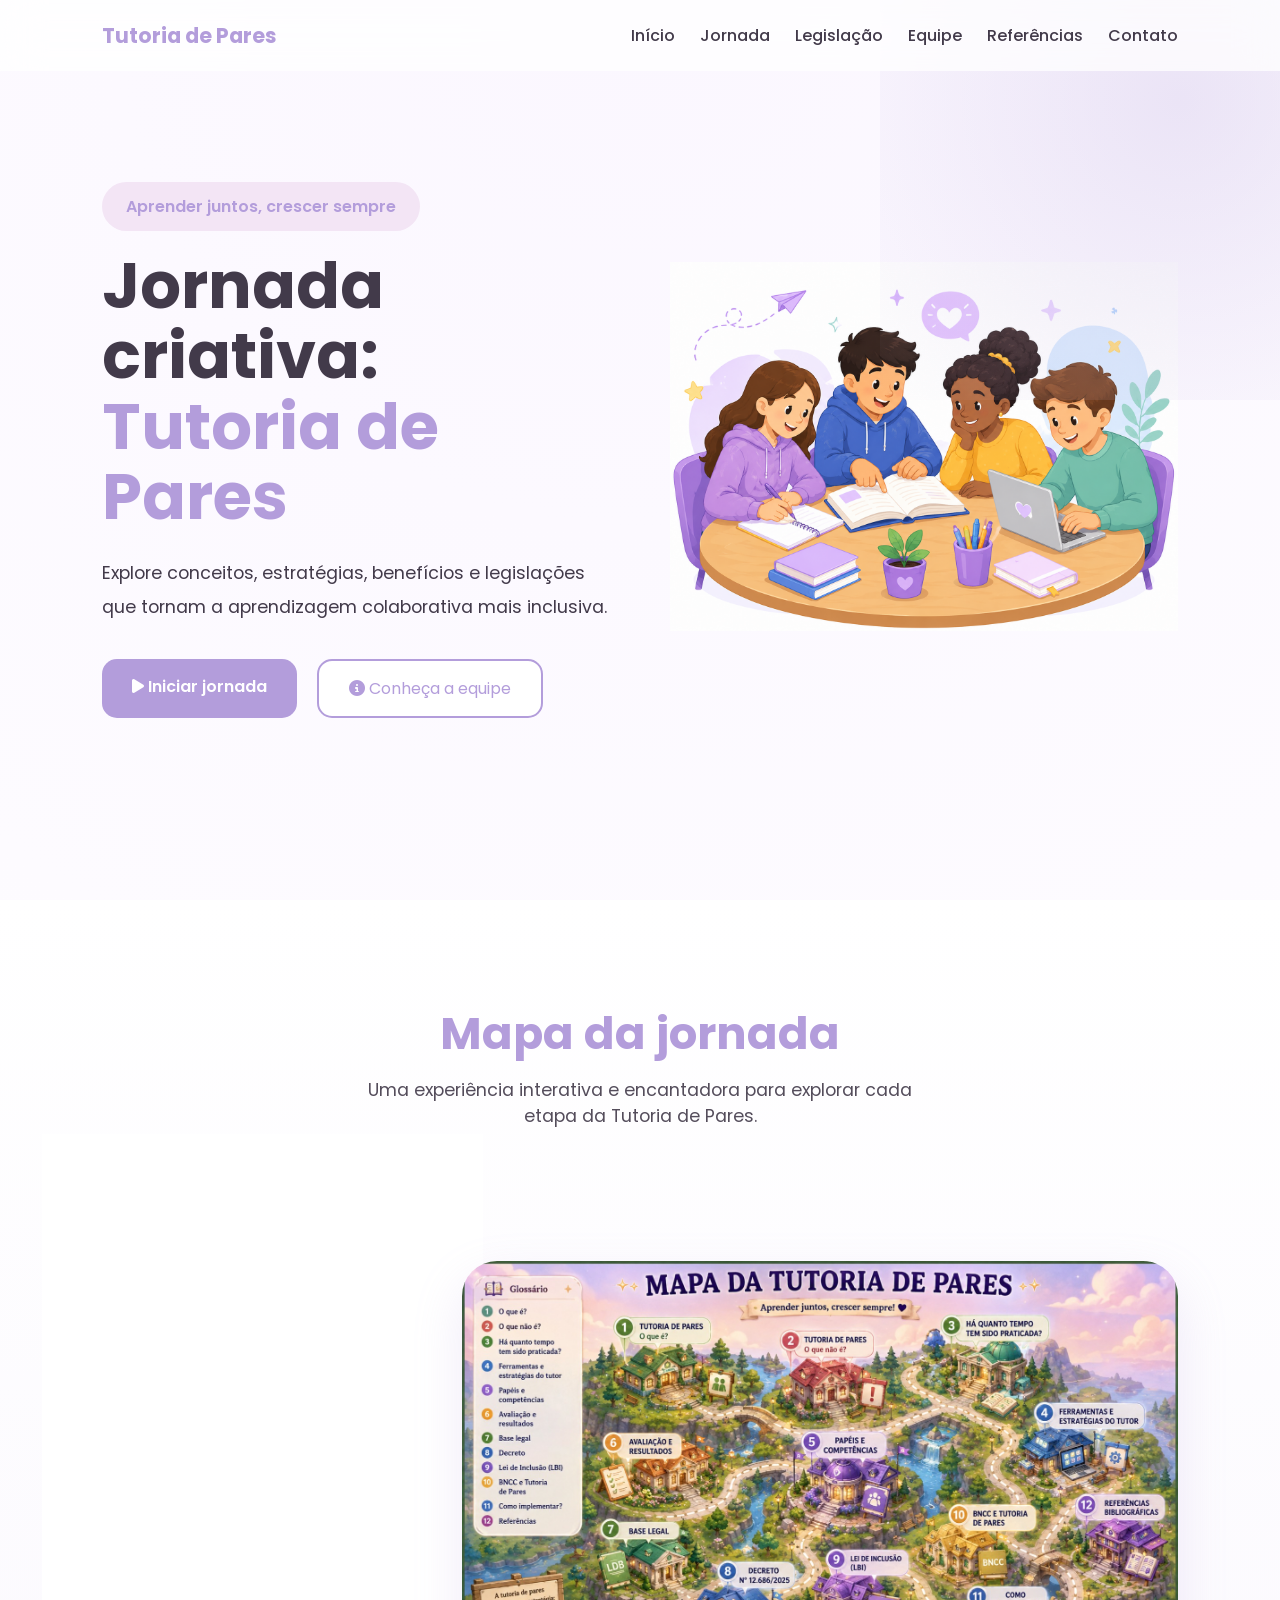
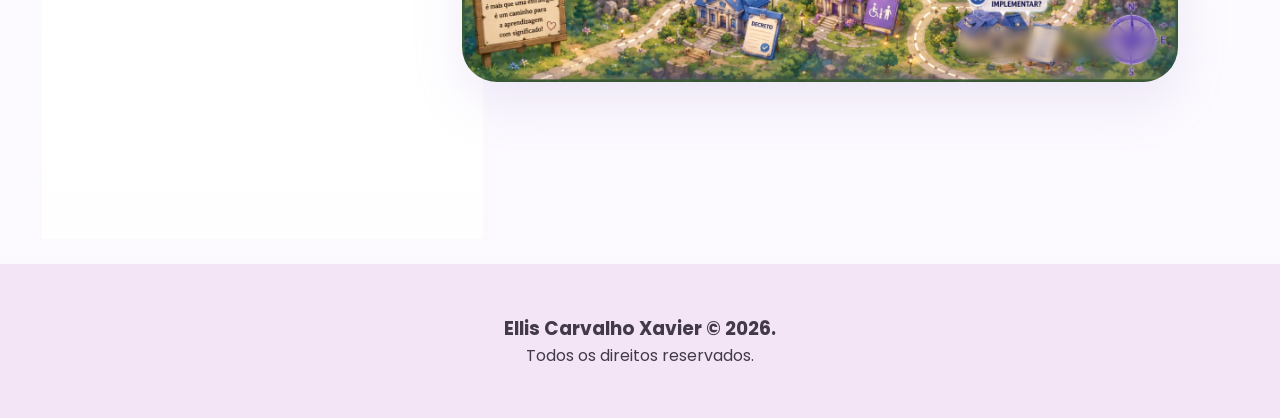
==== commit 856d6820: "." ====
--- a/index.html
+++ b/index.html
@@ -5,7 +5,7 @@
     <meta charset="UTF-8">
     <meta name="viewport" content="width=device-width, initial-scale=1.0">
 
-    <title>Jornada Interativa - Tutoria de Pares</title>
+    <title>Jornada interativa - Tutoria de Pares</title>
 
     <link rel="stylesheet" href="css/styles.css">
     <link rel="stylesheet" href="css/animations.css">
@@ -61,7 +61,7 @@
 </span>
 
 <h1>
-Jornada Criativa:
+Jornada criativa:
 <span>Tutoria de Pares</span>
 </h1>
 
@@ -75,12 +75,12 @@
 
 <a href="jornada.html" class="btn-primary">
 <i class="fa-solid fa-play"></i>
- Iniciar Jornada
+ Iniciar jornada
 </a>
 
 <a href="sobre.html" class="btn-secondary">
 <i class="fa-solid fa-circle-info"></i>
- Conheça a Equipe
+ Conheça a equipe
 </a>
 
 </div>
@@ -98,7 +98,7 @@
 </section>
 
     <section class="preview">
-    <h2>Mapa da Jornada</h2>
+    <h2>Mapa da jornada</h2>
     <p>
         Uma experiência interativa e encantadora para explorar 
         cada etapa da Tutoria de Pares.
@@ -130,7 +130,7 @@
             <a href="https://padlet.com/ecarvx/tutoria-de-pares-o-que-e-e-o-que-nao-e-projeto-integrador-ii-6pktjm6gkopsatbq" target="_blank" rel="noopener noreferrer">
                 <img src="imagens/mapa2.0.jpeg" alt="Mapa Ilustrado da Tutoria de Pares" class="interactive-map-img">
             </a>
-            <div class="map-overlay-badge">Mapa Oficial do Projeto</div>
+            <div class="map-overlay-badge">Mapa oficial do projeto</div>
         </div>
 
     </div>
@@ -138,10 +138,10 @@
 
     <footer>
 
-        <h3>Projeto Integrador - Tutoria de Pares</h3>
+        <h3>Ellis Carvalho Xavier &copy; 2026.</h3>
 
         <p>
-            Desenvolvido para fins acadêmicos.
+            Todos os direitos reservados.
         </p>
 
     </footer>
--- a/css/styles.css
+++ b/css/styles.css
@@ -411,15 +411,15 @@
 }
 
 .icon {
-    width: 90px;
-    height: 90px;
+    width: 60px;
+    height: 60px;
     margin: auto;
     border-radius: 50%;
     background: linear-gradient(135deg, var(--lilas-principal), var(--azul-pastel));
     display: flex;
     justify-content: center;
     align-items: center;
-    font-size: 2rem;
+    font-size: 20rem;
     color: white;
     margin-bottom: 20px;
 }
@@ -646,66 +646,155 @@
     height: 100%;
     object-fit: cover;
 }
-
 /* ==========================================================================
-   6. BIBLIOGRAFIA & LEIS
+   6. BIBLIOGRAFIA & LEIS (ESTÉTICA INTEGRADA E UNIFICADA)
    ========================================================================== */
-.bibliografia {
-    padding: 150px 8%;
-}
-
-.referencia {
-    background: white;
-    padding: 30px;
+.bibliografia, .laws-page {
+    padding: 120px 8% 80px 8%;
+    text-align: center;
+    background: linear-gradient(180deg, var(--branco), #fdfbff);
+}
+
+.laws-page h1 {
+    font-size: 3rem;
+    color: var(--texto);
+    margin-bottom: 8px;
+}
+
+.laws-subtitle {
+    font-size: 1.1rem;
+    color: var(--texto);
+    opacity: 0.8;
+    margin-bottom: 50px;
+}
+
+/* Container de Alinhamento das Leis */
+.laws-container {
+    max-width: 1100px;
+    margin: 0 auto;
+    display: flex;
+    flex-direction: column;
+    gap: 24px;
+}
+
+/* Estrutura das Linhas (Baseada na Referência Bibliográfica) */
+.law-row {
+    padding: 25px 35px;
     border-radius: 25px;
-    margin-bottom: 25px;
-    box-shadow: 0 15px 40px rgba(179, 157, 219, 0.15);
-}
-
+    display: flex;
+    align-items: center;
+    gap: 25px;
+    text-align: left;
+    box-shadow: 0 12px 35px rgba(179, 157, 219, 0.12);
+    transition: transform 0.3s ease, box-shadow 0.3s ease;
+    border: 2px solid transparent;
+}
+
+.law-row:hover {
+    transform: translateX(8px);
+    box-shadow: 0 15px 45px rgba(179, 157, 219, 0.2);
+}
+
+/* Círculos Numéricos Identificadores */
+.law-number {
+    width: 44px;
+    height: 44px;
+    border-radius: 50%;
+    background: rgba(45, 33, 66, 0.12);
+    color: var(--texto);
+    display: flex;
+    justify-content: center;
+    align-items: center;
+    font-weight: 700;
+    font-size: 1.1rem;
+    flex-shrink: 0;
+}
+
+/* Blocos de Texto Internos */
+.law-info {
+    flex: 1;
+}
+
+.law-info h2 {
+    font-size: 1.35rem;
+    color: var(--texto);
+    margin-bottom: 6px;
+}
+
+.law-info p {
+    font-size: 1rem;
+    line-height: 1.6;
+    color: var(--texto);
+    opacity: 0.9;
+}
+
+/* Customização dos Fundos Pastéis Baseados na Imagem f16469.png */
+.ldb-row {
+    background-color: var(--verde-pastel);
+    border-color: rgba(200, 230, 201, 0.5);
+}
+
+.decreto-row {
+    background-color: var(--azul-pastel);
+    border-color: rgba(179, 229, 252, 0.5);
+}
+
+.lbi-row {
+    background-color: var(--amarelo-pastel);
+    border-color: rgba(255, 245, 157, 0.5);
+}
+
+/* Botões Customizados Herdados da Bibliografia */
 .btn {
     display: inline-block;
-    margin-top: 15px;
-    padding: 12px 20px;
+    padding: 12px 24px;
     background: var(--lilas-principal);
     color: white;
     text-decoration: none;
     border-radius: 15px;
-    transition: 0.3s;
+    font-weight: 600;
+    font-size: 0.95rem;
+    transition: all 0.3s cubic-bezier(0.175, 0.885, 0.32, 1.275);
+    white-space: nowrap;
+    box-shadow: 0 4px 15px rgba(179, 157, 219, 0.3);
 }
 
 .btn:hover {
-    background: var(--lilas-secundario);
-    transform: translateY(-2px);
-}
-
-.laws-page {
-    padding: 150px 8%;
-}
-
-.laws-grid {
-    display: grid;
-    grid-template-columns: repeat(auto-fit, minmax(300px, 1fr));
-    gap: 30px;
-}
-
-.law-card {
-    padding: 35px;
-    border-radius: 30px;
-    color: var(--texto); /* Mudado para a cor de texto escura para garantir leitura sobre o fundo pastel */
-    font-weight: 500;
-}
-
-/* Classes especÃ­ficas das leis adaptadas para tons pastÃ©is */
-.ldb {
-    background: var(--verde-pastel);
-}
-
-.decreto {
-    background: var(--azul-pastel);
-}
-
-.lbi {
-    background: var(--amarelo-pastel);
+    background: var(--texto);
+    color: white;
+    transform: translateY(-3px);
+    box-shadow: 0 8px 20px rgba(45, 33, 66, 0.2);
+}
+
+.btn-law {
+    display: flex;
+    align-items: center;
+    gap: 8px;
+}
+
+/* Garante que as estações em formato de link mantenham o design original intacto */
+.journey-map .station {
+    text-decoration: none;
+    display: block; /* Mantém o comportamento de bloco da div antiga */
+}
+
+/* Responsividade de Tela para Celulares */
+@media (max-width: 850px) {
+    .law-row {
+        flex-direction: column;
+        text-align: center;
+        padding: 30px 20px;
+    }
+    
+    .law-number {
+        margin: 0 auto;
+    }
+    
+    .btn-law {
+        width: 100%;
+        justify-content: center;
+        margin-top: 10px;
+    }
 }
 
 /* ==========================================================================
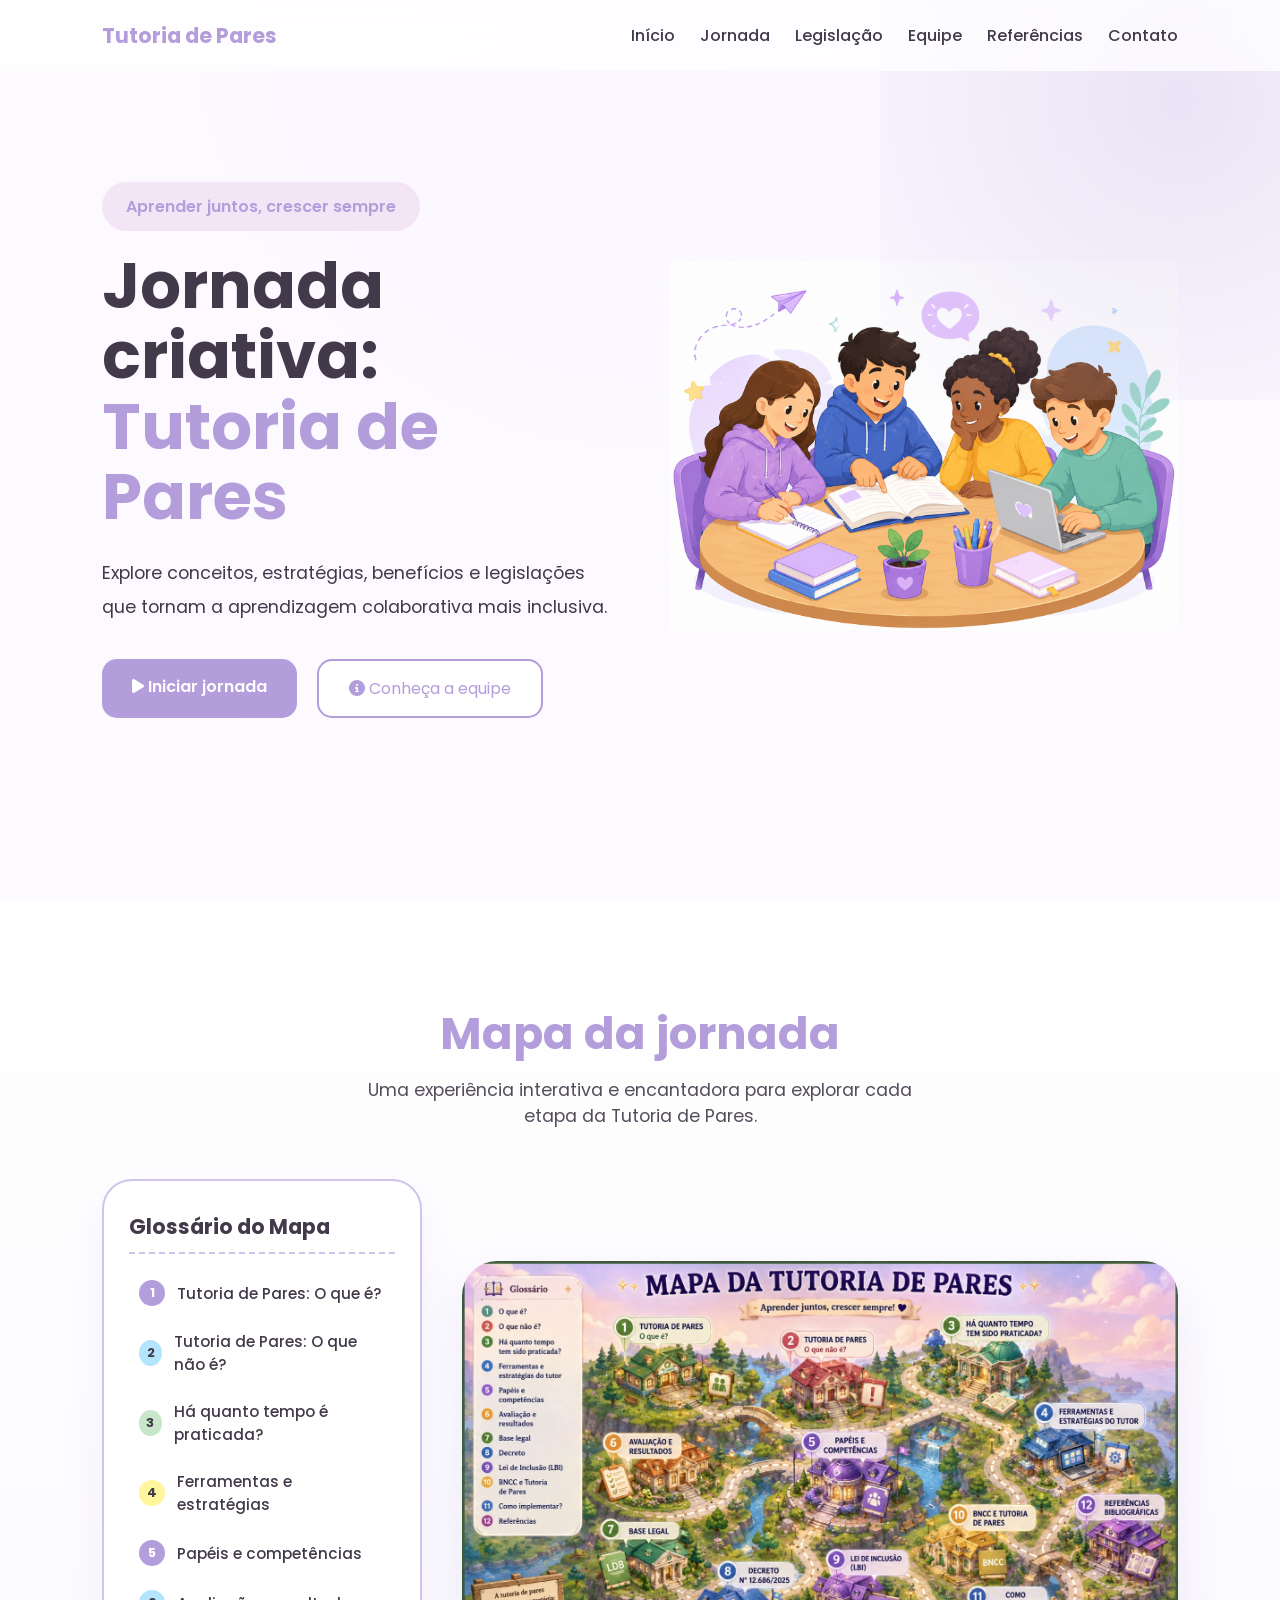
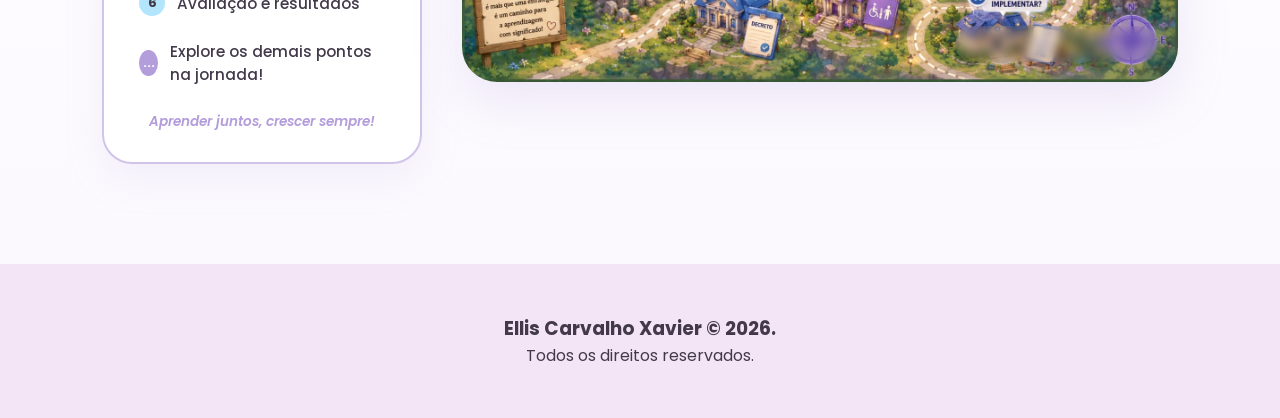
==== commit ced5aadb: "." ====
--- a/index.html
+++ b/index.html
@@ -104,10 +104,8 @@
         cada etapa da Tutoria de Pares.
     </p>
 
-    <!-- Container Especial que une a Imagem e o Menu Lúdico -->
     <div class="map-showcase-container">
         
-        <!-- Lado Esquerdo: Menu Glossário interativo baseado no mapa -->
         <div class="map-glossary">
             <h3>Glossário do Mapa</h3>
             <ul>
@@ -123,10 +121,7 @@
                 Aprender juntos, crescer sempre! 
             </div>
         </div>
-
-        <!-- Lado Direito: A Linda Imagem do Mapa Orientado -->
         <div class="map-image-wrapper">
-            <!-- Certifique-se de salvar a imagem com o nome correto na sua pasta de arquivos -->
             <a href="https://padlet.com/ecarvx/tutoria-de-pares-o-que-e-e-o-que-nao-e-projeto-integrador-ii-6pktjm6gkopsatbq" target="_blank" rel="noopener noreferrer">
                 <img src="imagens/mapa2.0.jpeg" alt="Mapa Ilustrado da Tutoria de Pares" class="interactive-map-img">
             </a>
--- a/css/styles.css
+++ b/css/styles.css
@@ -991,83 +991,166 @@
     font-weight: 500;
 }
 
-/* SeÃ§Ã£o Contato Encantadora */
-.contact-section {
-    padding: 120px 8%;
-    display: grid;
-    grid-template-columns: 1fr 1fr;
-    gap: 50px;
-    align-items: center;
+
+
+
+
+
+
+
+/* ==========================================================================
+   11. SEÇÃO DE CONTATO ESTILO GLOW PASTEL (TEMA CLARO - image_4a2b8d.png)
+   ========================================================================== */
+
+.contact-page-container {
+    padding: 140px 8% 100px 8%;
+    background: radial-gradient(circle at top, #fbf7ff, #ffffff); /* Fundo claro sutil */
+    min-height: 100vh;
+    display: flex;
+    flex-direction: column;
+    align-items: center;
+    justify-content: center;
+}
+
+/* Cabeçalho Centralizado com Brilho Lilás Sutil */
+.neon-contact-header {
+    text-align: center;
+    margin-bottom: 60px;
+}
+
+.neon-title {
+    font-size: 3.5rem;
+    font-weight: 700;
+    color: var(--lilas-principal);
+    text-shadow: 0 4px 15px rgba(179, 157, 219, 0.4);
+    margin-bottom: 15px;
+}
+
+.neon-subtitle {
+    font-size: 1.2rem;
+    color: var(--texto);
+    font-weight: 400;
+    opacity: 0.9;
+}
+
+/* Grid Organizada para os 5 Espaços dos Integrantes */
+.team-contacts-grid {
+    display: flex;
+    flex-wrap: wrap;
+    justify-content: center; /* Centraliza a segunda linha com 2 cards */
+    gap: 30px;
+    width: 100%;
+    max-width: 1200px;
+}
+
+/* Card Individual de cada Integrante (Tema Claro) */
+.member-contact-card {
+    background: rgba(255, 255, 255, 0.8);
+    border: 2px solid var(--lilas-claro);
+    border-radius: 25px;
+    padding: 35px 20px;
+    text-align: center;
+    transition: transform 0.3s cubic-bezier(0.175, 0.885, 0.32, 1.275), box-shadow 0.3s ease, border-color 0.3s ease;
+    backdrop-filter: blur(10px);
+    box-shadow: 0 10px 30px rgba(179, 157, 219, 0.1);
+}
+
+.member-contact-card:hover {
+    transform: translateY(-8px);
     background: var(--branco);
-}
-
-.contact-info h2 {
-    font-size: 3rem;
+    border-color: var(--lilas-principal);
+    box-shadow: 0 20px 40px rgba(179, 157, 219, 0.25);
+}
+
+/* Círculo do Avatar */
+.member-avatar-placeholder {
+    font-size: 2.2rem;
+    background: var(--lilas-claro);
+    width: 70px;
+    height: 70px;
+    border-radius: 50%;
+    display: flex;
+    justify-content: center;
+    align-items: center;
+    margin: 0 auto 15px auto;
     color: var(--lilas-principal);
-    margin-bottom: 20px;
-}
-
-.contact-info p {
-    font-size: 1.1rem;
-    line-height: 1.7;
-    margin-bottom: 30px;
-}
-
-.magic-form {
-    background: var(--lilas-claro);
-    padding: 40px;
-    border-radius: 30px;
-    box-shadow: 0 20px 50px rgba(179, 157, 219, 0.2);
-    display: flex;
-    flex-direction: column;
-    gap: 20px;
-}
-
-.form-group {
-    display: flex;
-    flex-direction: column;
-    gap: 8px;
-}
-
-.form-group label {
-    font-weight: 600;
-    color: var(--texto);
-    font-size: 0.95rem;
-}
-
-.form-group input, .form-group textarea {
-    padding: 15px;
-    border: 2px solid transparent;
-    border-radius: 15px;
-    background: var(--branco);
-    font-size: 1rem;
-    color: var(--texto);
-    transition: 0.3s;
-}
-
-.form-group input:focus, .form-group textarea:focus {
-    outline: none;
-    border-color: var(--lilas-principal);
-    box-shadow: 0 0 10px rgba(179, 157, 219, 0.3);
-}
-
-.btn-magic {
-    background: linear-gradient(135deg, var(--lilas-principal), var(--azul-pastel));
-    color: white;
-    border: none;
-    padding: 16px;
-    border-radius: 15px;
+    box-shadow: 0 4px 10px rgba(179, 157, 219, 0.15);
+}
+
+.member-contact-card h3 {
+    color: var(--texto);
+    font-size: 1.3rem;
     font-weight: 700;
-    font-size: 1.1rem;
-    cursor: pointer;
-    transition: 0.3s;
-    box-shadow: 0 10px 20px rgba(179, 157, 219, 0.3);
-}
-
-.btn-magic:hover {
-    transform: translateY(-3px);
-    box-shadow: 0 15px 25px rgba(179, 157, 219, 0.4);
-}
+    margin-bottom: 5px;
+}
+
+.member-contact-card p {
+    color: var(--texto);
+    font-size: 0.9rem;
+    opacity: 0.7;
+    margin-bottom: 25px;
+}
+
+/* Área dos Botões em Círculo com Brilho Traseiro (Inspirado na imagem) */
+.social-glow-buttons {
+    display: flex;
+    justify-content: center;
+    gap: 16px;
+}
+
+.glow-btn {
+    width: 52px;
+    height: 52px;
+    border-radius: 50%;
+    background: var(--lilas-claro); /* Fundo lilás claro pastel */
+    color: var(--texto); /* Ícone escuro para contraste perfeito */
+    display: flex;
+    justify-content: center;
+    align-items: center;
+    font-size: 1.35rem;
+    text-decoration: none;
+    transition: all 0.3s cubic-bezier(0.175, 0.885, 0.32, 1.275);
+    box-shadow: 0 4px 15px rgba(179, 157, 219, 0.2);
+}
+
+/* Efeito Glow Adaptado para Fundo Claro */
+.glow-btn:hover {
+    color: var(--branco);
+    background: var(--lilas-principal); /* Acende no roxo/lilás principal */
+    transform: scale(1.12);
+    box-shadow: 0 0 15px var(--lilas-principal), 0 5px 20px rgba(179, 157, 219, 0.4);
+}
+
+/* --- AJUSTES DE RESPONSIVIDADE MOBILE --- */
+@media (max-width: 768px) {
+    .contact-page-container {
+        padding: 140px 5% 60px 5%;
+    }
+    .neon-title {
+        font-size: 2.6rem;
+    }
+    .neon-subtitle {
+        font-size: 1rem;
+    }
+    .team-contacts-grid {
+        grid-template-columns: 1fr; /* Uma única coluna organizada no celular */
+        gap: 20px;
+    }
+    .member-contact-card {
+        padding: 30px 20px;
+    }
+}
+
+
+@media (min-width: 769px) {
+    .member-contact-card {
+        width: calc(33.33% - 20px); /* Garante que caibam exatamente 3 por linha */
+        max-width: 320px;
+    }
+}
+
+
+
 
 /* Responsividade Adaptada */
 @media (max-width: 900px) {
@@ -1082,3 +1165,262 @@
     }
 }
 
+/* ==========================================================================
+   10. RESPONSIVIDADE COMPLETA E COMPLEMENTAR (MOBILE & TABLET)
+   ========================================================================== */
+
+@media (max-width: 768px) {
+    
+    /* --- AJUSTES GERAIS E TIPOGRAFIA --- */
+    body {
+        font-size: 14px;
+        padding-top: 40px;
+    }
+    
+    /* --- HEADER FIXO COM EFEITO MÁGICO GLASSMOURPHISM --- */
+    header {
+        position: fixed;
+        top: 0;
+        left: 0;
+        width: 100%;
+        padding: 12px 5%;
+        flex-direction: column; /* Organiza a Logo no topo e os links logo abaixo */
+        gap: 10px;
+        background: rgba(255, 255, 255, 0.82); /* Vidro ligeiramente mais opaco no mobile para leitura */
+        backdrop-filter: blur(25px);
+        -webkit-backdrop-filter: blur(25px);
+        box-shadow: 0 8px 32px rgba(179, 157, 219, 0.15);
+        z-index: 9999; /* Garante que ficará por cima de qualquer elemento */
+    }
+
+    .logo {
+        font-size: 1.15rem;
+        text-align: center;
+        width: 100%;
+    }
+
+    /* Ajuste estrutural do Menu de Navegação */
+    nav {
+        display: flex !important; /* Força os links a reaparecerem */
+        flex-direction: row; 
+        justify-content: center;
+        align-items: center;
+        flex-wrap: wrap; /* Caso adicione muitos links, eles quebram linha sem sumir */
+        gap: 15px;
+        width: 100%;
+        padding-bottom: 5px;
+    }
+
+    nav a {
+        font-size: 0.85rem;
+        font-weight: 600;
+        padding: 6px 10px;
+        background: rgba(179, 157, 219, 0.12); /* Caixa pastel sutil ao redor de cada link */
+        border-radius: 10px;
+        color: var(--texto);
+        transition: 0.2s ease;
+    }
+
+    nav a:hover, nav a:focus {
+        background: var(--lilas-principal);
+        color: white;
+    }
+
+    #mobile-menu {
+        display: none !important; /* Oculta botões de hambúrguer manuais não estruturados */
+    }
+
+    /* --- SEÇÃO HERO (Ajustada para não iniciar por baixo do Header fixo) --- */
+    .hero {
+        padding: 130px 5% 60px 5%; /* Padding superior aumentado para o Header não cobrir o título */
+        min-height: auto;
+    }
+
+    .hero h1 {
+        font-size: 2.2rem;
+        line-height: 1.2;
+    }
+
+    .hero p {
+        font-size: 1rem;
+        line-height: 1.6;
+        margin-top: 15px;
+    }
+
+    .hero-buttons {
+        flex-direction: column;
+        gap: 12px;
+        width: 100%;
+    }
+
+    .btn-primary, .btn-secondary {
+        text-align: center;
+        width: 100%;
+        padding: 14px 20px;
+    }
+
+    /* --- MAPA DA JORNADA (ESTAÇÕES) --- */
+    .journey-map {
+        padding: 60px 0 100px 0;
+    }
+
+    .road {
+        left: 25px;
+        transform: none;
+    }
+
+    .station {
+        width: calc(100% - 50px) !important;
+        margin-left: 50px !important;
+        margin-right: 0 !important;
+        padding: 20px;
+        margin-bottom: 40px;
+    }
+
+    .badge-indicator {
+        top: 15px;
+        left: 15px;
+        width: 24px;
+        height: 24px;
+        font-size: 0.75rem;
+    }
+
+    .icon {
+        width: 50px;
+        height: 50px;
+        font-size: 1.5rem;
+    }
+
+    .station h3 {
+        font-size: 1.2rem;
+    }
+
+    /* --- SISTEMA DE MODAIS MÁGICOS (FLUTUANTES) --- */
+    .modal {
+        padding: 10px;
+        z-index: 10000; /* Acima do header fixo para dar foco total à leitura */
+    }
+
+    .modal-content {
+        padding: 25px 20px;
+        max-height: 90vh;
+        border-radius: 25px;
+    }
+
+    .modal-header h2 {
+        font-size: 1.4rem;
+        padding-right: 25px;
+    }
+
+    .close {
+        top: 15px;
+        right: 20px;
+        font-size: 1.8rem;
+    }
+
+    .article-text {
+        font-size: 0.95rem;
+        line-height: 1.6;
+        text-align: left;
+    }
+
+    .links-box {
+        padding: 15px;
+        border-radius: 18px;
+    }
+
+    .links-box ul li a {
+        padding: 10px 14px;
+        font-size: 0.9rem;
+    }
+
+    /* --- SEÇÃO DE EQUIPE (MEMBER) --- */
+    .team-section {
+        padding: 60px 5%;
+    }
+
+    .member {
+        gap: 30px;
+        margin-bottom: 60px;
+    }
+
+    .member-photo {
+        width: 200px;
+        height: 200px;
+    }
+
+    /* --- SEÇÃO DE CONTATO --- */
+    .contact-section {
+        padding: 60px 5%;
+        grid-template-columns: 1fr;
+        gap: 35px;
+    }
+
+    .contact-info h2 {
+        font-size: 2.2rem;
+        text-align: center;
+    }
+
+    .contact-info p {
+        text-align: center;
+        font-size: 1rem;
+    }
+
+    .magic-form {
+        padding: 25px 20px;
+        border-radius: 25px;
+    }
+
+    /* --- BIBLIOGRAFIA E PÁGINA DE LEIS --- */
+    .bibliografia, .laws-page {
+        padding: 120px 5% 40px 5%; /* Aumentado para compensar a barra fixa */
+    }
+
+    .laws-page h1 {
+        font-size: 2.2rem;
+    }
+
+    .law-row {
+        flex-direction: column;
+        text-align: center;
+        padding: 25px 20px;
+        gap: 15px;
+    }
+
+    .law-number {
+        margin: 0 auto;
+    }
+
+    .btn-law {
+        width: 100%;
+        justify-content: center;
+    }
+}
+
+/* Ajuste fino para celulares muito pequenos (iPhone SE / telas < 380px) */
+@media (max-width: 380px) {
+
+     body {
+        padding-top: 200px;
+    }
+
+    header {
+        padding: 4px 3%;
+    }
+    nav {
+        gap: 4px;
+    }
+    nav a {
+        font-size: 0.70rem;
+        padding: 2px 12px;
+    }
+    .hero h1 {
+        font-size: 1.5rem;
+    }
+    .modal-content {
+        padding: 20px 15px;
+    }
+    .modal-header h2 {
+        font-size: 1.2rem;
+    }
+}
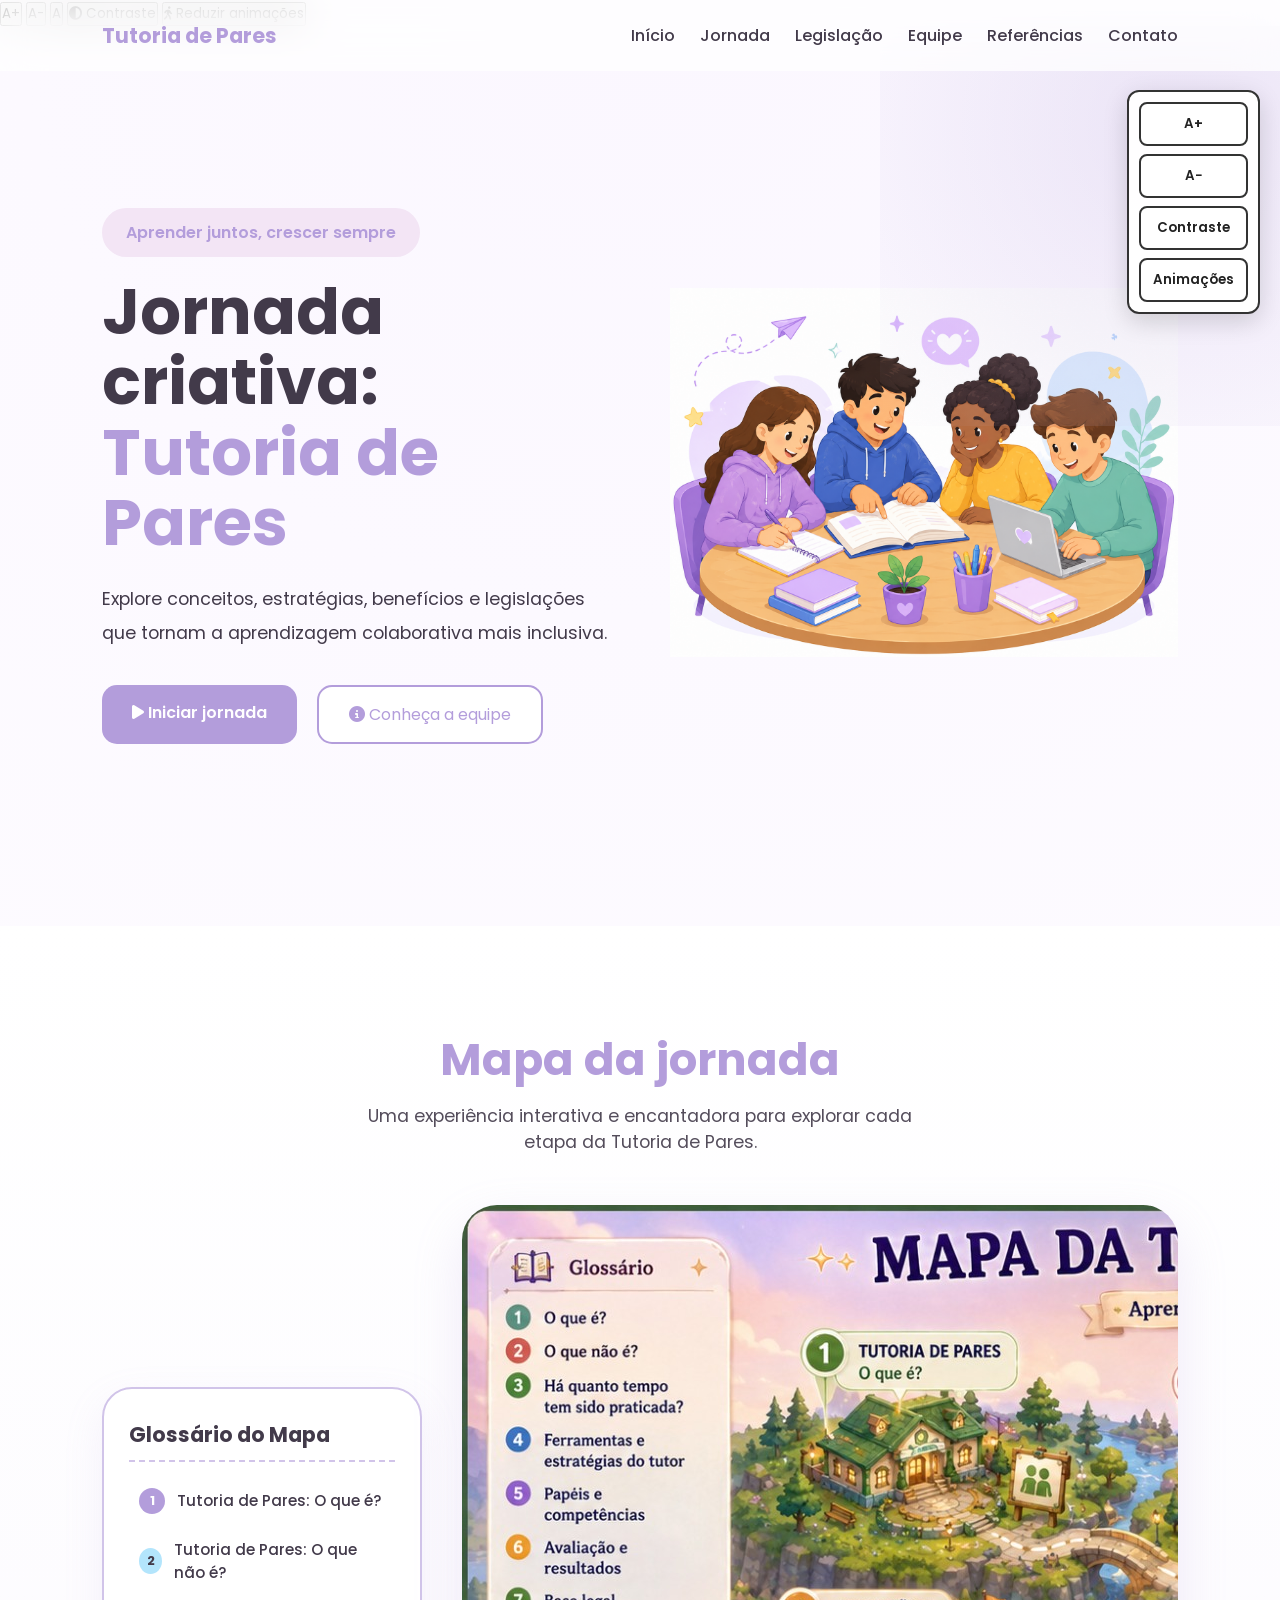
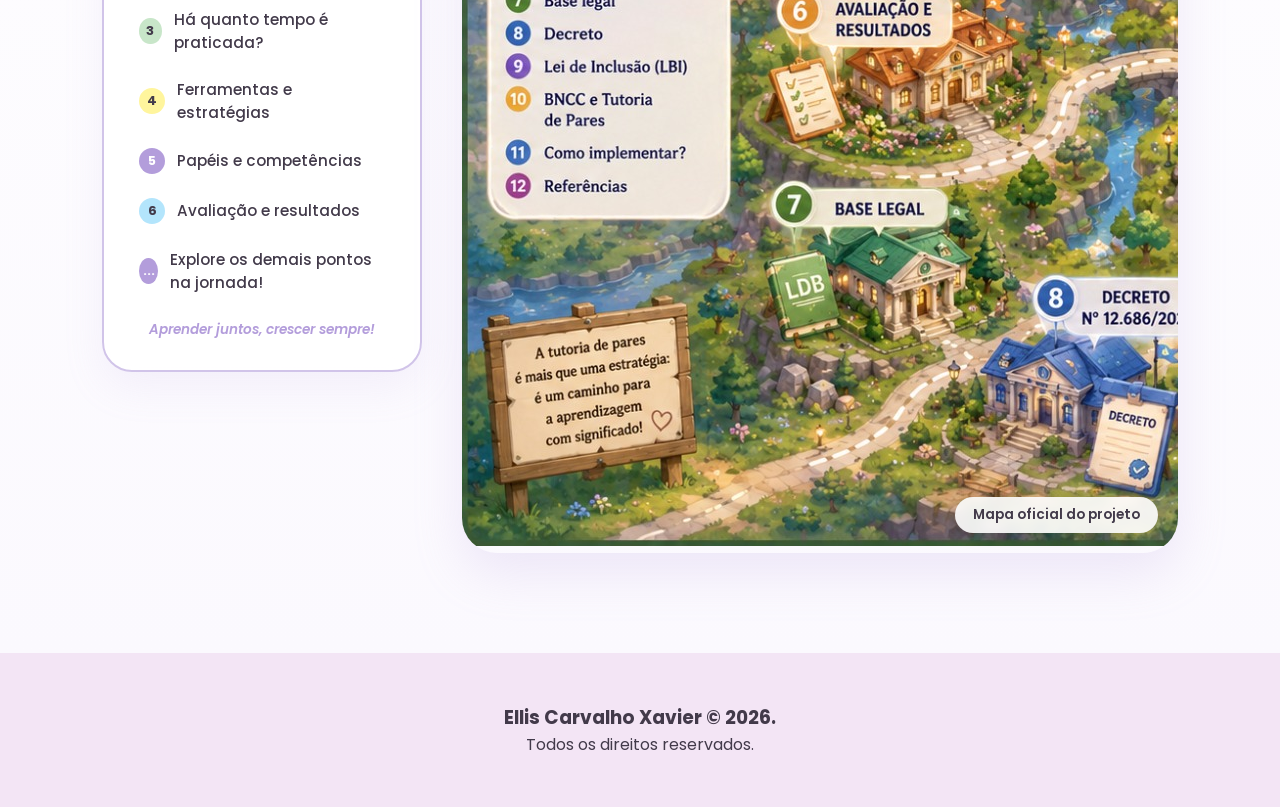
==== commit efbcccae: "recursos de acessibilidade" ====
--- a/index.html
+++ b/index.html
@@ -1,148 +1,110 @@
 <!DOCTYPE html>
 <html lang="pt-BR">
+<head>
+  <meta charset="UTF-8">
+  <meta name="viewport" content="width=device-width, initial-scale=1.0">
+  <title>Jornada interativa - Tutoria de Pares</title>
+  <link rel="stylesheet" href="css/styles.css">
+  <link rel="stylesheet" href="css/animations.css">
+  <link rel="stylesheet" href="css/responsive.css">
+  <link rel="stylesheet" href="css/acessibilidade.css">
+  <link rel="icon" type="image/svg+xml" href="imagens/image.png">
+  <link rel="preconnect" href="https://fonts.googleapis.com">
+  <link rel="preconnect" href="https://fonts.gstatic.com" crossorigin>
+  <link href="https://fonts.googleapis.com/css2?family=Poppins:wght@300;400;500;600;700;800&display=swap" rel="stylesheet">
+  <link rel="stylesheet" href="https://cdnjs.cloudflare.com/ajax/libs/font-awesome/6.5.2/css/all.min.css">
+</head>
+<body>
+  <a class="skip-link" href="#conteudo-principal">Pular para o conteúdo principal</a>
 
-<head>
-    <meta charset="UTF-8">
-    <meta name="viewport" content="width=device-width, initial-scale=1.0">
+  <div class="accessibility-panel" aria-label="Opções de acessibilidade">
+    <button type="button" id="increase-font" aria-label="Aumentar tamanho do texto">A+</button>
+    <button type="button" id="decrease-font" aria-label="Diminuir tamanho do texto">A-</button>
+    <button type="button" id="reset-font" aria-label="Restaurar tamanho original do texto">A</button>
+    <button type="button" id="toggle-contrast" aria-label="Ativar ou desativar alto contraste">
+      <i class="fa-solid fa-circle-half-stroke" aria-hidden="true"></i>
+      <span>Contraste</span>
+    </button>
+    <button type="button" id="toggle-motion" aria-label="Reduzir animações da página">
+      <i class="fa-solid fa-person-walking" aria-hidden="true"></i>
+      <span>Reduzir animações</span>
+    </button>
+  </div>
 
-    <title>Jornada interativa - Tutoria de Pares</title>
+  <div class="particles" aria-hidden="true"></div>
 
-    <link rel="stylesheet" href="css/styles.css">
-    <link rel="stylesheet" href="css/animations.css">
-    <link rel="stylesheet" href="css/responsive.css">
+  <header id="header">
+    <div class="logo" aria-label="Tutoria de Pares">Tutoria de Pares</div>
+    <nav aria-label="Navegação principal">
+      <a href="index.html" aria-current="page">Início</a>
+      <a href="jornada.html">Jornada</a>
+      <a href="legislacao.html">Legislação</a>
+      <a href="sobre.html">Equipe</a>
+      <a href="referencias.html">Referências</a>
+      <a href="contato.html">Contato</a>
+    </nav>
+    <button id="mobile-menu" type="button" aria-label="Abrir menu de navegação" aria-expanded="false" aria-controls="menu-principal">
+      <i class="fa-solid fa-bars" aria-hidden="true"></i>
+    </button>
+  </header>
 
-    <link href="https://fonts.googleapis.com/css2?family=Poppins:wght@300;400;500;600;700;800&display=swap"
-        rel="stylesheet">
+  <main id="conteudo-principal">
+    <section class="hero" aria-labelledby="titulo-principal">
+      <div class="hero-content">
+        <div class="hero-left">
+          <span class="hero-badge">Aprender juntos, crescer sempre</span>
+          <h1 id="titulo-principal">Jornada criativa: <span>Tutoria de Pares</span></h1>
+          <p>Explore conceitos, estratégias, benefícios e legislações que tornam a aprendizagem colaborativa mais inclusiva.</p>
+          <div class="hero-buttons">
+            <a href="jornada.html" class="btn-primary">
+              <i class="fa-solid fa-play" aria-hidden="true"></i>
+              <span>Iniciar jornada</span>
+            </a>
+            <a href="sobre.html" class="btn-secondary">
+              <i class="fa-solid fa-circle-info" aria-hidden="true"></i>
+              <span>Conheça a equipe</span>
+            </a>
+          </div>
+        </div>
+        <div class="hero-right">
+          <img src="imagens/home.png" alt="Ilustração relacionada à aprendizagem colaborativa e à Tutoria de Pares">
+        </div>
+      </div>
+    </section>
 
-    <link rel="stylesheet"
-        href="https://cdnjs.cloudflare.com/ajax/libs/font-awesome/6.5.2/css/all.min.css">
-</head>
-
-<body>
-
-    <div class="particles"></div>
-
-    <header id="header">
-
-        <div class="logo">
-            Tutoria de Pares
-        </div>
-
-        <nav>
-
-            <a href="index.html">Início</a>
-
-            <a href="jornada.html">Jornada</a>
-
-            <a href="legislacao.html">Legislação</a>
-
-            <a href="sobre.html">Equipe</a>
-
-            <a href="referencias.html">Referências</a>
-
-            <a href="contato.html">Contato</a>
-
-        </nav>
-
-        <button id="mobile-menu">
-            <i class="fa-solid fa-bars"></i>
-        </button>
-
-    </header>
-
-   <section class="hero">
-
-<div class="hero-content">
-
-<div class="hero-left">
-
-<span class="hero-badge">
-Aprender juntos, crescer sempre
-</span>
-
-<h1>
-Jornada criativa:
-<span>Tutoria de Pares</span>
-</h1>
-
-<p>
-Explore conceitos, estratégias,
-benefícios e legislações que tornam
-a aprendizagem colaborativa mais inclusiva.
-</p>
-
-<div class="hero-buttons">
-
-<a href="jornada.html" class="btn-primary">
-<i class="fa-solid fa-play"></i>
- Iniciar jornada
-</a>
-
-<a href="sobre.html" class="btn-secondary">
-<i class="fa-solid fa-circle-info"></i>
- Conheça a equipe
-</a>
-
-</div>
-
-</div>
-
-<div class="hero-right">
-
-<img src="imagens/home.png">
-
-</div>
-
-</div>
-
-</section>
-
-    <section class="preview">
-    <h2>Mapa da jornada</h2>
-    <p>
-        Uma experiência interativa e encantadora para explorar 
-        cada etapa da Tutoria de Pares.
-    </p>
-
-    <div class="map-showcase-container">
-        
+    <section class="preview" aria-labelledby="titulo-mapa">
+      <h2 id="titulo-mapa">Mapa da jornada</h2>
+      <p>Uma experiência interativa e encantadora para explorar cada etapa da Tutoria de Pares.</p>
+      <div class="map-showcase-container">
         <div class="map-glossary">
-            <h3>Glossário do Mapa</h3>
-            <ul>
-                <li><span class="g-num">1</span> Tutoria de Pares: O que é?</li>
-                <li><span class="g-num">2</span> Tutoria de Pares: O que não é?</li>
-                <li><span class="g-num">3</span> Há quanto tempo é praticada?</li>
-                <li><span class="g-num">4</span> Ferramentas e estratégias</li>
-                <li><span class="g-num">5</span> Papéis e competências</li>
-                <li><span class="g-num">6</span> Avaliação e resultados</li>
-                <li><span class="g-num">...</span> Explore os demais pontos na jornada!</li>
-            </ul>
-            <div class="glossary-footer">
-                Aprender juntos, crescer sempre! 
-            </div>
+          <h3>Glossário do Mapa</h3>
+          <ul>
+            <li><span class="g-num" aria-hidden="true">1</span> Tutoria de Pares: O que é?</li>
+            <li><span class="g-num" aria-hidden="true">2</span> Tutoria de Pares: O que não é?</li>
+            <li><span class="g-num" aria-hidden="true">3</span> Há quanto tempo é praticada?</li>
+            <li><span class="g-num" aria-hidden="true">4</span> Ferramentas e estratégias</li>
+            <li><span class="g-num" aria-hidden="true">5</span> Papéis e competências</li>
+            <li><span class="g-num" aria-hidden="true">6</span> Avaliação e resultados</li>
+            <li><span class="g-num" aria-hidden="true">...</span> Explore os demais pontos na jornada!</li>
+          </ul>
+          <div class="glossary-footer">Aprender juntos, crescer sempre!</div>
         </div>
         <div class="map-image-wrapper">
-            <a href="https://padlet.com/ecarvx/tutoria-de-pares-o-que-e-e-o-que-nao-e-projeto-integrador-ii-6pktjm6gkopsatbq" target="_blank" rel="noopener noreferrer">
-                <img src="imagens/mapa2.0.jpeg" alt="Mapa Ilustrado da Tutoria de Pares" class="interactive-map-img">
-            </a>
-            <div class="map-overlay-badge">Mapa oficial do projeto</div>
+          <a href="https://padlet.com/ecarvx/tutoria-de-pares-o-que-e-e-o-que-nao-e-projeto-integrador-ii-6pktjm6gkopsatbq" target="_blank" rel="noopener noreferrer" aria-label="Abrir o mapa oficial do projeto no Padlet. Abre em nova aba.">
+            <img src="imagens/mapa2.0.jpeg" alt="Mapa ilustrado da Tutoria de Pares com as etapas da jornada">
+          </a>
+          <div class="map-overlay-badge" aria-hidden="true">Mapa oficial do projeto</div>
         </div>
+      </div>
+    </section>
+  </main>
 
-    </div>
-</section>
+  <footer>
+    <h3>Ellis Carvalho Xavier &copy; 2026.</h3>
+    <p>Todos os direitos reservados.</p>
+  </footer>
 
-    <footer>
-
-        <h3>Ellis Carvalho Xavier &copy; 2026.</h3>
-
-        <p>
-            Todos os direitos reservados.
-        </p>
-
-    </footer>
-
-    <script src="js/script.js"></script>
-
+  <script src="js/acessibilidade.js"></script>
+  <script src="js/script.js"></script>
 </body>
-
 </html>
--- a/css/styles.css
+++ b/css/styles.css
@@ -1,19 +1,18 @@
-﻿/* ==========================================================================
-   1. VARIÃVEIS DE CORES (PALETA PASTEL) E CONFIGURAÃ‡Ã•ES GERAIS
-   ========================================================================== */
-:root {
-    /* Tons PastÃ©is Principais */
+﻿:root {
     --lilas-principal: #b39ddb;
     --lilas-secundario: #d1c4e9;
     --lilas-claro: #f3e5f5;
-    
     --amarelo-pastel: #fff59d;
     --azul-pastel: #b3e5fc;
     --verde-pastel: #c8e6c9;
-    
-    /* Tipografia e Fundo */
-    --texto: #423a4a; /* Um roxo acinzentado escuro para manter o contraste legÃ­vel */
+    --texto: #423a4a;
     --branco: #ffffff;
+}
+
+.references-title {
+    font-size: 3rem;
+    color: var(--lilas-principal);
+    margin-bottom: 10px;
 }
 
 * {
@@ -28,14 +27,11 @@
 }
 
 body {
-    background: radial-gradient(circle at top, #fbf7ff, #ffffff); /* Fundo sutil levemente lilÃ¡s */
+    background: radial-gradient(circle at top, #fbf7ff, #ffffff); 
     color: var(--texto);
     overflow-x: hidden;
 }
 
-/* ==========================================================================
-   2. HEADER & NAVEGAÃ‡ÃƒO
-   ========================================================================== */
 header {
     position: fixed;
     top: 0;
@@ -47,7 +43,7 @@
     align-items: center;
     background: rgba(255, 255, 255, 0.75);
     backdrop-filter: blur(20px);
-    box-shadow: 0 10px 40px rgba(179, 157, 219, 0.15); /* Sombra suave no tom lilÃ¡s */
+    box-shadow: 0 10px 40px rgba(179, 157, 219, 0.15); 
 }
 
 .logo {
@@ -79,9 +75,9 @@
     font-size: 1.5rem;
 }
 
-/* ==========================================================================
-   3. SEÃ‡ÃƒO HERO (INTRODUÃ‡ÃƒO)
-   ========================================================================== */
+
+
+
 .hero {
     min-height: 100vh;
     display: flex;
@@ -96,7 +92,7 @@
     position: absolute;
     width: 600px;
     height: 600px;
-    background: radial-gradient(circle, rgba(209, 196, 233, 0.4), transparent); /* Glow lilÃ¡s pastel */
+    background: radial-gradient(circle, rgba(209, 196, 233, 0.4), transparent); 
     top: -200px;
     right: -200px;
 }
@@ -197,9 +193,9 @@
     animation: floating 6s infinite ease-in-out;
 }
 
-/* ==========================================================================
-   4. SEÇÃO DE PREVIEW / JORNADA (ATUALIZADA COM MAPA ILUSTRADO)
-   ========================================================================== */
+
+
+
 .preview {
     padding: 100px 8%;
     text-align: center;
@@ -220,7 +216,6 @@
     opacity: 0.9;
 }
 
-/* Container Grid para alinhar o Menu e o Mapa */
 .map-showcase-container {
     display: grid;
     grid-template-columns: 320px 1fr;
@@ -231,7 +226,8 @@
     text-align: left;
 }
 
-/* Estilização do Menu Glossário Lateral */
+
+
 .map-glossary {
     background: rgba(255, 255, 255, 0.85);
     backdrop-filter: blur(15px);
@@ -268,13 +264,15 @@
     transition: 0.2s ease-in-out;
 }
 
-/* Efeito mágico ao passar o mouse nos tópicos */
+
+
 .map-glossary ul li:hover {
     background: var(--lilas-claro);
     transform: translateX(5px);
 }
 
-/* Círculos numéricos com as cores pastéis alternadas */
+
+
 .g-num {
     width: 26px;
     height: 26px;
@@ -288,7 +286,6 @@
     font-size: 0.8rem;
 }
 
-/* Altera a cor do número alternadamente para criar ritmo visual */
 .map-glossary ul li:nth-child(even) .g-num {
     background: var(--azul-pastel);
     color: var(--texto);
@@ -311,7 +308,7 @@
     font-style: italic;
 }
 
-/* Moldura e Efeitos do Mapa */
+
 .map-image-wrapper {
     position: relative;
     border-radius: 35px;
@@ -331,7 +328,7 @@
     object-fit: cover;
 }
 
-/* Etiqueta Flutuante Charmosa */
+
 .map-overlay-badge {
     position: absolute;
     bottom: 20px;
@@ -346,19 +343,21 @@
     box-shadow: 0 5px 15px rgba(0,0,0,0.08);
 }
 
-/* Responsividade Completa para Mobile */
+
 @media (max-width: 950px) {
     .map-showcase-container {
-        grid-template-columns: 1fr; /* Transforma em uma coluna única em telas pequenas */
+        grid-template-columns: 1fr; 
         gap: 30px;
     }
     
     .map-glossary {
-        order: 2; /* Move o glossário para baixo da imagem no celular */
-    }
-}
-
-/* Map / Caminho Principal */
+        order: 2; 
+    }
+}
+
+
+
+
 .journey-map {
     width: 100%;
     max-width: 1400px;
@@ -375,7 +374,7 @@
     height: 100%;
     transform: translateX(-50%);
     border-radius: 999px;
-    background: linear-gradient(#fff59d, #b39ddb, #b3e5fc); /* DegradÃª Amarelo -> LilÃ¡s -> Azul (Tons pastÃ©is) */
+    background: linear-gradient(#fff59d, #b39ddb, #b3e5fc); 
 }
 
 .station {
@@ -429,7 +428,7 @@
     color: var(--texto);
 }
 
-/* Detalhes Visuais das EstaÃ§Ãµes (Bolas de fundo decorativas) */
+
 .station::before {
     content: "";
     position: absolute;
@@ -454,27 +453,25 @@
     z-index: -1;
 }
 
-/* ==========================================================================
-   9. EXTENSÃO MÁGICA: SISTEMA DE MODAIS FLUTUANTES PASTÉIS
-   ========================================================================== */
-
-/* Ajuste sutil na estação para indicar que é clicável */
+
+
+
 .station {
     cursor: pointer;
     position: relative;
     transition: transform 0.3s cubic-bezier(0.175, 0.885, 0.32, 1.275);
 }
 
-/* Fundo Escurecido do Modal com Desfoque Mágico */
+
 .modal {
-    display: none; /* Escondido por padrão */
+    display: none; 
     position: fixed;
     top: 0;
     left: 0;
     width: 100%;
     height: 100%;
-    background-color: rgba(45, 33, 66, 0.4); /* Tom escuro pastel com opacidade */
-    backdrop-filter: blur(8px); /* Efeito de vidro desfocado ao fundo */
+    background-color: rgba(45, 33, 66, 0.4); 
+    backdrop-filter: blur(8px); 
     z-index: 1000;
     justify-content: center;
     align-items: center;
@@ -482,7 +479,9 @@
     animation: fadeIn 0.3s ease;
 }
 
-/* Caixa Branca Centralizada do Conteúdo */
+
+
+
 .modal-content {
     background: var(--branco);
     width: 100%;
@@ -492,11 +491,11 @@
     padding: 35px;
     box-shadow: 0 30px 70px rgba(179, 157, 219, 0.3);
     position: relative;
-    overflow-y: auto; /* Adiciona barra de rolagem se o texto for muito grande */
+    overflow-y: auto; 
     animation: slideUp 0.4s cubic-bezier(0.175, 0.885, 0.32, 1.15);
 }
 
-/* Botão de Fechar Superior */
+
 .close {
     position: absolute;
     top: 25px;
@@ -514,7 +513,7 @@
     transform: scale(1.1);
 }
 
-/* Cabeçalho de Títulos */
+
 .modal-header {
     margin-bottom: 25px;
 }
@@ -535,7 +534,7 @@
     color: var(--texto);
 }
 
-/* Customização dos elementos internos do Modal */
+
 .video-container {
     position: relative;
     padding-bottom: 56.25%;
@@ -556,6 +555,35 @@
     border: 0;
 }
 
+
+
+/* parte para modal com foto */
+
+.image-container {
+    width: 100%;
+    overflow: hidden;
+    border-radius: 20px;
+    background: var(--lilas-claro); 
+    margin-bottom: 25px;
+    box-shadow: 0 10px 30px rgba(179, 157, 219, 0.15);
+    display: flex;
+    justify-content: center;
+    align-items: center;
+}
+
+.modal-img {
+    width: 100%;
+    height: auto;
+    max-height: 500px; 
+    object-fit: cover; 
+    display: block;
+    transition: transform 0.3s ease;
+}
+
+
+
+/* parte para modal com foto */
+
 .article-text {
     font-size: 1.05rem;
     line-height: 1.7;
@@ -564,7 +592,6 @@
     text-align: justify;
 }
 
-/* Caixa Especial Criativa para Links */
 .links-box {
     background: var(--lilas-claro);
     border: 2px dashed var(--lilas-principal);
@@ -604,7 +631,6 @@
     transform: translateX(5px);
 }
 
-/* Animações de Entrada */
 @keyframes fadeIn {
     from { opacity: 0; }
     to { opacity: 1; }
@@ -615,9 +641,17 @@
     to { transform: translateY(0); opacity: 1; }
 }
 
-/* ==========================================================================
-   5. SEÃ‡ÃƒO DE EQUIPE (TEAM)
-   ========================================================================== */
+
+.team-section h1 {
+    color: var(--lilas-principal);
+    font-size: 2.8rem;
+}
+
+.team-section h2 {
+    color: var(--lilas-principal);
+    font-size: 2rem;
+}
+
 .team-section {
     padding: 160px 8%;
 }
@@ -638,7 +672,7 @@
     height: 320px;
     border-radius: 50%;
     overflow: hidden;
-    box-shadow: 0 0 60px rgba(179, 157, 219, 0.4); /* Sombra em harmonia com o lilÃ¡s */
+    box-shadow: 0 0 60px rgba(179, 157, 219, 0.4); 
 }
 
 .member-photo img {
@@ -646,9 +680,10 @@
     height: 100%;
     object-fit: cover;
 }
-/* ==========================================================================
-   6. BIBLIOGRAFIA & LEIS (ESTÉTICA INTEGRADA E UNIFICADA)
-   ========================================================================== */
+
+
+
+
 .bibliografia, .laws-page {
     padding: 120px 8% 80px 8%;
     text-align: center;
@@ -668,7 +703,6 @@
     margin-bottom: 50px;
 }
 
-/* Container de Alinhamento das Leis */
 .laws-container {
     max-width: 1100px;
     margin: 0 auto;
@@ -677,7 +711,6 @@
     gap: 24px;
 }
 
-/* Estrutura das Linhas (Baseada na Referência Bibliográfica) */
 .law-row {
     padding: 25px 35px;
     border-radius: 25px;
@@ -695,7 +728,6 @@
     box-shadow: 0 15px 45px rgba(179, 157, 219, 0.2);
 }
 
-/* Círculos Numéricos Identificadores */
 .law-number {
     width: 44px;
     height: 44px;
@@ -710,7 +742,6 @@
     flex-shrink: 0;
 }
 
-/* Blocos de Texto Internos */
 .law-info {
     flex: 1;
 }
@@ -728,7 +759,6 @@
     opacity: 0.9;
 }
 
-/* Customização dos Fundos Pastéis Baseados na Imagem f16469.png */
 .ldb-row {
     background-color: var(--verde-pastel);
     border-color: rgba(200, 230, 201, 0.5);
@@ -744,7 +774,6 @@
     border-color: rgba(255, 245, 157, 0.5);
 }
 
-/* Botões Customizados Herdados da Bibliografia */
 .btn {
     display: inline-block;
     padding: 12px 24px;
@@ -772,13 +801,11 @@
     gap: 8px;
 }
 
-/* Garante que as estações em formato de link mantenham o design original intacto */
 .journey-map .station {
     text-decoration: none;
-    display: block; /* Mantém o comportamento de bloco da div antiga */
-}
-
-/* Responsividade de Tela para Celulares */
+    display: block; 
+}
+
 @media (max-width: 850px) {
     .law-row {
         flex-direction: column;
@@ -797,18 +824,15 @@
     }
 }
 
-/* ==========================================================================
-   7. FOOTER
-   ========================================================================== */
+
+
 footer {
     text-align: center;
     padding: 50px;
     background: var(--lilas-claro);
 }
 
-/* ==========================================================================
-   8. ANIMAÃ‡Ã•ES & RESPONSIVIDADE
-   ========================================================================== */
+
 @keyframes floating {
     0% { transform: translateY(0px); }
     50% { transform: translateY(-20px); }
@@ -830,7 +854,7 @@
     }
     
     .road {
-        left: 8%; /* Ajuste comum de acessibilidade para o caminho em telas mobile */
+        left: 8%;
     }
     
     .station {
@@ -841,11 +865,8 @@
 }
 
 
-/* ==========================================================================
-   9. EXTENSÃƒO MÃGICA: JORNADA EXPANSÃVEL, REFERÃŠNCIAS & CONTATO
-   ========================================================================== */
-
-/* Layout UniÃ£o Mapa LÃºdico (Inspirado nas imagens f3945b.jpg e f39456.jpg) */
+
+
 .journey-header-badge {
     background: var(--amarelo-pastel);
     color: var(--texto);
@@ -860,7 +881,6 @@
     box-shadow: 0 4px 10px rgba(0,0,0,0.05);
 }
 
-/* Containers de MÃ­dia Profunda (EspaÃ§os para VÃ­deos e Artigos) */
 .station-media-content {
     max-height: 0;
     overflow: hidden;
@@ -868,9 +888,8 @@
     padding: 0 5px;
 }
 
-/* Quando a estaÃ§Ã£o estiver ativa/aberta */
 .station.active .station-media-content {
-    max-height: 2000px; /* Permite expansÃ£o fluida */
+    max-height: 2000px; 
     transition: max-height 0.8s ease-in-out;
     margin-top: 20px;
     padding-top: 20px;
@@ -879,7 +898,7 @@
 
 .video-container {
     position: relative;
-    padding-bottom: 56.25%; /* ProporÃ§Ã£o 16:9 */
+    padding-bottom: 56.25%; 
     height: 0;
     overflow: hidden;
     border-radius: 15px;
@@ -925,7 +944,6 @@
     font-size: 0.85rem;
 }
 
-/* SeÃ§Ã£o de ReferÃªncias Estilo Biblioteca (Inspirado na imagem_f3943a.jpg) */
 .library-section {
     padding: 100px 8%;
     background: linear-gradient(180deg, #ffffff, var(--lilas-claro));
@@ -997,14 +1015,9 @@
 
 
 
-
-/* ==========================================================================
-   11. SEÇÃO DE CONTATO ESTILO GLOW PASTEL (TEMA CLARO - image_4a2b8d.png)
-   ========================================================================== */
-
 .contact-page-container {
     padding: 140px 8% 100px 8%;
-    background: radial-gradient(circle at top, #fbf7ff, #ffffff); /* Fundo claro sutil */
+    background: radial-gradient(circle at top, #fbf7ff, #ffffff); 
     min-height: 100vh;
     display: flex;
     flex-direction: column;
@@ -1012,7 +1025,6 @@
     justify-content: center;
 }
 
-/* Cabeçalho Centralizado com Brilho Lilás Sutil */
 .neon-contact-header {
     text-align: center;
     margin-bottom: 60px;
@@ -1033,17 +1045,15 @@
     opacity: 0.9;
 }
 
-/* Grid Organizada para os 5 Espaços dos Integrantes */
 .team-contacts-grid {
     display: flex;
     flex-wrap: wrap;
-    justify-content: center; /* Centraliza a segunda linha com 2 cards */
+    justify-content: center; 
     gap: 30px;
     width: 100%;
     max-width: 1200px;
 }
 
-/* Card Individual de cada Integrante (Tema Claro) */
 .member-contact-card {
     background: rgba(255, 255, 255, 0.8);
     border: 2px solid var(--lilas-claro);
@@ -1062,7 +1072,6 @@
     box-shadow: 0 20px 40px rgba(179, 157, 219, 0.25);
 }
 
-/* Círculo do Avatar */
 .member-avatar-placeholder {
     font-size: 2.2rem;
     background: var(--lilas-claro);
@@ -1091,7 +1100,6 @@
     margin-bottom: 25px;
 }
 
-/* Área dos Botões em Círculo com Brilho Traseiro (Inspirado na imagem) */
 .social-glow-buttons {
     display: flex;
     justify-content: center;
@@ -1102,26 +1110,26 @@
     width: 52px;
     height: 52px;
     border-radius: 50%;
-    background: var(--lilas-claro); /* Fundo lilás claro pastel */
-    color: var(--texto); /* Ícone escuro para contraste perfeito */
+    background: var(--lilas-claro); 
+    color: var(--texto); 
     display: flex;
     justify-content: center;
     align-items: center;
     font-size: 1.35rem;
-    text-decoration: none;
+   text-decoration: none; 
+  border-bottom: 2px solid rgba(179, 157, 219, 0.5); 
+  padding-bottom: 4px; 
     transition: all 0.3s cubic-bezier(0.175, 0.885, 0.32, 1.275);
     box-shadow: 0 4px 15px rgba(179, 157, 219, 0.2);
 }
 
-/* Efeito Glow Adaptado para Fundo Claro */
 .glow-btn:hover {
     color: var(--branco);
-    background: var(--lilas-principal); /* Acende no roxo/lilás principal */
+    background: var(--lilas-principal);
     transform: scale(1.12);
     box-shadow: 0 0 15px var(--lilas-principal), 0 5px 20px rgba(179, 157, 219, 0.4);
 }
 
-/* --- AJUSTES DE RESPONSIVIDADE MOBILE --- */
 @media (max-width: 768px) {
     .contact-page-container {
         padding: 140px 5% 60px 5%;
@@ -1133,7 +1141,7 @@
         font-size: 1rem;
     }
     .team-contacts-grid {
-        grid-template-columns: 1fr; /* Uma única coluna organizada no celular */
+        grid-template-columns: 1fr; 
         gap: 20px;
     }
     .member-contact-card {
@@ -1144,7 +1152,7 @@
 
 @media (min-width: 769px) {
     .member-contact-card {
-        width: calc(33.33% - 20px); /* Garante que caibam exatamente 3 por linha */
+        width: calc(33.33% - 20px); 
         max-width: 320px;
     }
 }
@@ -1152,7 +1160,6 @@
 
 
 
-/* Responsividade Adaptada */
 @media (max-width: 900px) {
     .contact-section {
         grid-template-columns: 1fr;
@@ -1165,32 +1172,30 @@
     }
 }
 
-/* ==========================================================================
-   10. RESPONSIVIDADE COMPLETA E COMPLEMENTAR (MOBILE & TABLET)
-   ========================================================================== */
+
+
 
 @media (max-width: 768px) {
     
-    /* --- AJUSTES GERAIS E TIPOGRAFIA --- */
+
     body {
         font-size: 14px;
         padding-top: 40px;
     }
-    
-    /* --- HEADER FIXO COM EFEITO MÁGICO GLASSMOURPHISM --- */
+
     header {
         position: fixed;
         top: 0;
         left: 0;
         width: 100%;
         padding: 12px 5%;
-        flex-direction: column; /* Organiza a Logo no topo e os links logo abaixo */
+        flex-direction: column; 
         gap: 10px;
-        background: rgba(255, 255, 255, 0.82); /* Vidro ligeiramente mais opaco no mobile para leitura */
+        background: rgba(255, 255, 255, 0.82);
         backdrop-filter: blur(25px);
         -webkit-backdrop-filter: blur(25px);
         box-shadow: 0 8px 32px rgba(179, 157, 219, 0.15);
-        z-index: 9999; /* Garante que ficará por cima de qualquer elemento */
+        z-index: 9999; 
     }
 
     .logo {
@@ -1199,13 +1204,12 @@
         width: 100%;
     }
 
-    /* Ajuste estrutural do Menu de Navegação */
     nav {
-        display: flex !important; /* Força os links a reaparecerem */
+        display: flex !important; 
         flex-direction: row; 
         justify-content: center;
         align-items: center;
-        flex-wrap: wrap; /* Caso adicione muitos links, eles quebram linha sem sumir */
+        flex-wrap: wrap; 
         gap: 15px;
         width: 100%;
         padding-bottom: 5px;
@@ -1215,7 +1219,7 @@
         font-size: 0.85rem;
         font-weight: 600;
         padding: 6px 10px;
-        background: rgba(179, 157, 219, 0.12); /* Caixa pastel sutil ao redor de cada link */
+        background: rgba(179, 157, 219, 0.12); 
         border-radius: 10px;
         color: var(--texto);
         transition: 0.2s ease;
@@ -1227,12 +1231,11 @@
     }
 
     #mobile-menu {
-        display: none !important; /* Oculta botões de hambúrguer manuais não estruturados */
-    }
-
-    /* --- SEÇÃO HERO (Ajustada para não iniciar por baixo do Header fixo) --- */
+        display: none !important; 
+    }
+
     .hero {
-        padding: 130px 5% 60px 5%; /* Padding superior aumentado para o Header não cobrir o título */
+        padding: 130px 5% 60px 5%; 
         min-height: auto;
     }
 
@@ -1259,7 +1262,6 @@
         padding: 14px 20px;
     }
 
-    /* --- MAPA DA JORNADA (ESTAÇÕES) --- */
     .journey-map {
         padding: 60px 0 100px 0;
     }
@@ -1295,10 +1297,9 @@
         font-size: 1.2rem;
     }
 
-    /* --- SISTEMA DE MODAIS MÁGICOS (FLUTUANTES) --- */
     .modal {
         padding: 10px;
-        z-index: 10000; /* Acima do header fixo para dar foco total à leitura */
+        z-index: 10000; 
     }
 
     .modal-content {
@@ -1334,9 +1335,13 @@
         font-size: 0.9rem;
     }
 
-    /* --- SEÇÃO DE EQUIPE (MEMBER) --- */
     .team-section {
         padding: 60px 5%;
+    }
+
+    .team-section h1 {
+        padding-top: 20px;
+        font-size: 2rem;
     }
 
     .member {
@@ -1349,7 +1354,6 @@
         height: 200px;
     }
 
-    /* --- SEÇÃO DE CONTATO --- */
     .contact-section {
         padding: 60px 5%;
         grid-template-columns: 1fr;
@@ -1371,9 +1375,8 @@
         border-radius: 25px;
     }
 
-    /* --- BIBLIOGRAFIA E PÁGINA DE LEIS --- */
     .bibliografia, .laws-page {
-        padding: 120px 5% 40px 5%; /* Aumentado para compensar a barra fixa */
+        padding: 120px 5% 40px 5%; 
     }
 
     .laws-page h1 {
@@ -1397,7 +1400,6 @@
     }
 }
 
-/* Ajuste fino para celulares muito pequenos (iPhone SE / telas < 380px) */
 @media (max-width: 380px) {
 
      body {
@@ -1423,4 +1425,16 @@
     .modal-header h2 {
         font-size: 1.2rem;
     }
+     .team-section h1 {
+        padding-top: 50px;
+        font-size: 2rem;
+    }
+
+    .journey-header-badge {
+        padding-top: 12px;
+    }
+    
+    .library-section h2 {
+        font-size: 1.8rem;
+    }
 }
--- a/css/acessibilidade.css
+++ b/css/acessibilidade.css
@@ -0,0 +1,235 @@
+.skip-link {
+  position: fixed;
+  top: -100px;
+  left: 20px;
+  z-index: 10000;
+  padding: 12px 18px;
+  background: #ffffff;
+  color: #000000;
+  border: 3px solid #000000;
+  border-radius: 8px;
+  font-weight: 700;
+  text-decoration: none;
+  transition: top 0.2s ease;
+}
+
+.skip-link:focus {
+  top: 20px;
+}
+
+
+a:focus-visible,
+button:focus-visible,
+iframe:focus-visible,
+input:focus-visible,
+select:focus-visible,
+textarea:focus-visible {
+  outline: 4px solid #ffbf00;
+  outline-offset: 4px;
+}
+
+
+.accessibility-bar {
+  position: fixed;
+  top: 90px;
+  right: 20px;
+  z-index: 9998;
+  display: flex;
+  flex-direction: column;
+  gap: 8px;
+  padding: 10px;
+  background: rgba(255, 255, 255, 0.96);
+  border: 2px solid #333;
+  border-radius: 12px;
+  box-shadow: 0 8px 25px rgba(0, 0, 0, 0.15);
+}
+
+.accessibility-bar button {
+  min-width: 44px;
+  min-height: 44px;
+  padding: 8px 12px;
+  border: 2px solid #333;
+  border-radius: 8px;
+  background: #ffffff;
+  color: #222;
+  font-family: inherit;
+  font-weight: 600;
+  cursor: pointer;
+  transition: all 0.2s ease;
+}
+
+.accessibility-bar button:hover {
+  transform: translateY(-1px);
+  box-shadow: 0 4px 8px rgba(0, 0, 0, 0.15);
+}
+
+.accessibility-bar button:focus-visible {
+  outline: 4px solid #ffbf00;
+  outline-offset: 2px;
+}
+
+
+html.accessibility-large-text {
+  font-size: 112.5%;
+}
+
+html.accessibility-extra-large-text {
+  font-size: 125%;
+}
+
+
+html.accessibility-high-contrast {
+  filter: contrast(1.35);
+}
+
+html.accessibility-high-contrast body {
+  background: #ffffff !important;
+  color: #000000 !important;
+}
+
+html.accessibility-high-contrast a {
+  color: #0000ee !important;
+  text-decoration: underline !important;
+}
+
+html.accessibility-high-contrast button {
+  background: #ffffff !important;
+  color: #000000 !important;
+  border: 2px solid #000000 !important;
+}
+
+html.accessibility-high-contrast img {
+  filter: contrast(1.15);
+}
+
+
+html.accessibility-reduced-motion *,
+html.accessibility-reduced-motion *::before,
+html.accessibility-reduced-motion *::after {
+  animation-duration: 0.01ms !important;
+  animation-iteration-count: 1 !important;
+  transition-duration: 0.01ms !important;
+  scroll-behavior: auto !important;
+}
+
+.sr-only {
+  position: absolute;
+  width: 1px;
+  height: 1px;
+  padding: 0;
+  margin: -1px;
+  overflow: hidden;
+  clip: rect(0, 0, 0, 0);
+  white-space: nowrap;
+  border: 0;
+}
+
+
+.modal .close {
+  display: flex;
+  align-items: center;
+  justify-content: center;
+  width: 44px;
+  height: 44px;
+  border: 2px solid currentColor;
+  border-radius: 50%;
+  background: transparent;
+  font-size: 28px;
+  line-height: 1;
+  cursor: pointer;
+  transition: all 0.2s ease;
+}
+
+.modal .close:hover {
+  transform: scale(1.05);
+}
+
+.modal .close:focus-visible {
+  outline: 4px solid #ffbf00;
+  outline-offset: 2px;
+}
+
+.video-container {
+  position: relative;
+  width: 100%;
+  padding-bottom: 56.25%;
+  height: 0;
+  overflow: hidden;
+  border-radius: 10px;
+}
+
+.video-container iframe {
+  position: absolute;
+  top: 0;
+  left: 0;
+  width: 100%;
+  height: 100%;
+  border: 0;
+}
+
+
+.transcript-box {
+  margin-top: 20px;
+  padding: 20px;
+  border-left: 5px solid var(--lilas-principal, #9b59b6);
+  background: rgba(155, 89, 182, 0.08);
+  border-radius: 8px;
+}
+
+.transcript-box summary {
+  cursor: pointer;
+  font-weight: 700;
+  padding: 8px;
+  transition: color 0.2s ease;
+}
+
+.transcript-box summary:hover {
+  color: var(--lilas-principal, #9b59b6);
+}
+
+.transcript-box summary:focus-visible {
+  outline: 4px solid #ffbf00;
+  outline-offset: 2px;
+}
+
+.transcript-box p {
+  line-height: 1.7;
+  margin-top: 12px;
+}
+
+.external-link-indicator {
+  font-size: 0.9em;
+  margin-left: 4px;
+}
+
+
+@media (max-width: 700px) {
+  .accessibility-bar {
+    top: auto;
+    bottom: 15px;
+    right: 15px;
+    left: 15px;
+    flex-direction: row;
+    flex-wrap: wrap;
+    justify-content: center;
+  }
+
+  .accessibility-bar button {
+    flex: 1 1 auto;
+  }
+
+  .video-container {
+    padding-bottom: 56.25%;
+  }
+}
+
+@media (prefers-reduced-motion: reduce) {
+  *,
+  *::before,
+  *::after {
+    animation-duration: 0.01ms !important;
+    animation-iteration-count: 1 !important;
+    transition-duration: 0.01ms !important;
+    scroll-behavior: auto !important;
+  }
+}
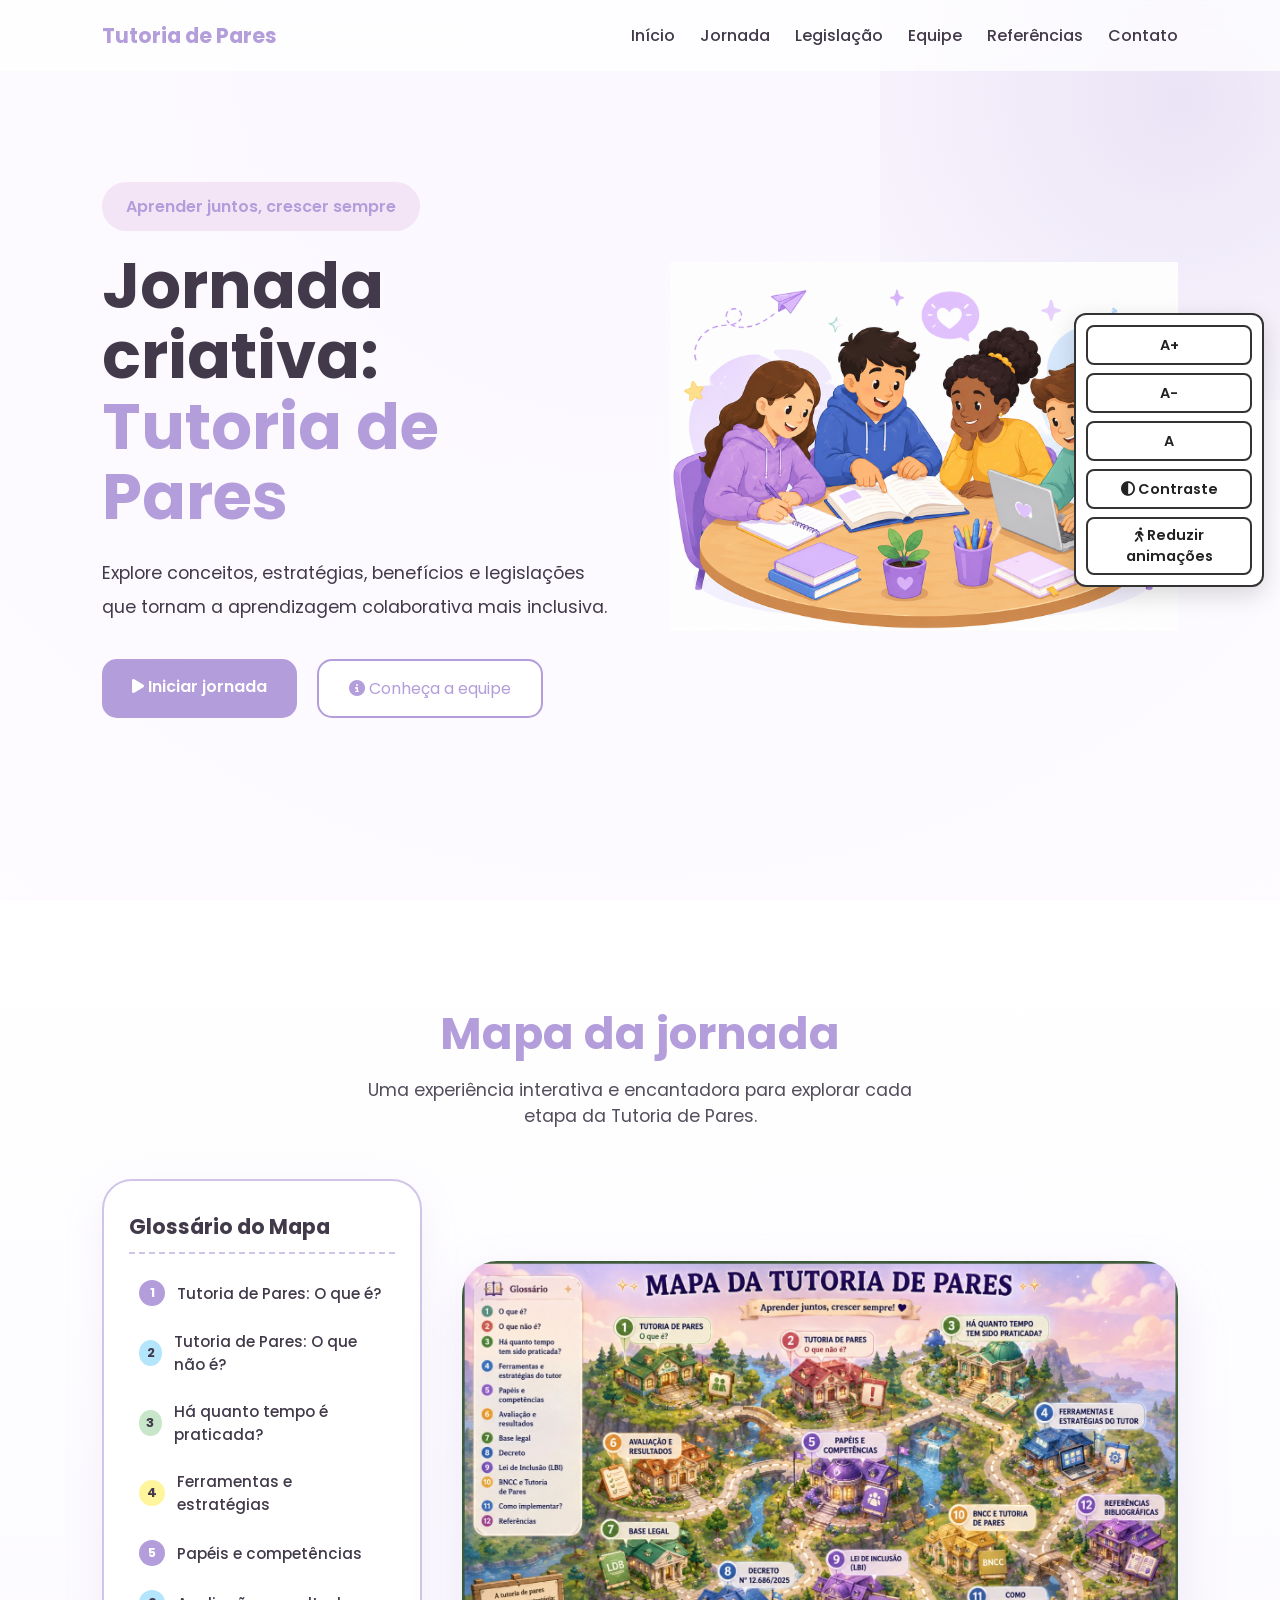
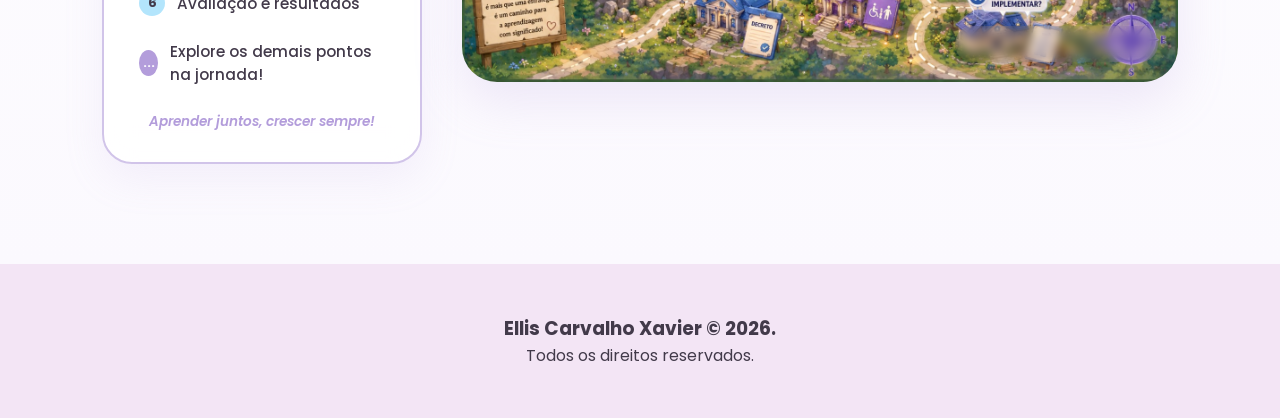
==== commit 6be1775b: ".," ====
--- a/index.html
+++ b/index.html
@@ -91,7 +91,7 @@
         </div>
         <div class="map-image-wrapper">
           <a href="https://padlet.com/ecarvx/tutoria-de-pares-o-que-e-e-o-que-nao-e-projeto-integrador-ii-6pktjm6gkopsatbq" target="_blank" rel="noopener noreferrer" aria-label="Abrir o mapa oficial do projeto no Padlet. Abre em nova aba.">
-            <img src="imagens/mapa2.0.jpeg" alt="Mapa ilustrado da Tutoria de Pares com as etapas da jornada">
+            <img class="interactive-map-img" src="imagens/mapa2.0.jpeg" alt="Mapa ilustrado da Tutoria de Pares com as etapas da jornada">
           </a>
           <div class="map-overlay-badge" aria-hidden="true">Mapa oficial do projeto</div>
         </div>
--- a/css/styles.css
+++ b/css/styles.css
@@ -22,6 +22,10 @@
     font-family: "Poppins", sans-serif;
 }
 
+a {
+    text-decoration: none;
+}
+
 html {
     scroll-behavior: smooth; 
 }
@@ -311,6 +315,8 @@
 
 .map-image-wrapper {
     position: relative;
+    width: 100%;
+    max-width: 940px;
     border-radius: 35px;
     overflow: hidden;
     box-shadow: 0 20px 50px rgba(179, 157, 219, 0.2);
@@ -325,7 +331,7 @@
     width: 100%;
     height: auto;
     display: block;
-    object-fit: cover;
+    max-width: 100%;
 }
 
 
--- a/css/animations.css
+++ b/css/animations.css
@@ -0,0 +1,38 @@
+html {
+  scroll-behavior: smooth;
+}
+
+@media (prefers-reduced-motion: reduce) {
+  html {
+    scroll-behavior: auto;
+  }
+}
+
+@keyframes fade-in {
+  from {
+    opacity: 0;
+    transform: translateY(12px);
+  }
+  to {
+    opacity: 1;
+    transform: translateY(0);
+  }
+}
+
+.hero-content,
+.preview,
+.contact-page-container,
+.team-section,
+.laws-page,
+.library-section {
+  animation: fade-in 0.45s ease both;
+}
+
+html.accessibility-reduced-motion .hero-content,
+html.accessibility-reduced-motion .preview,
+html.accessibility-reduced-motion .contact-page-container,
+html.accessibility-reduced-motion .team-section,
+html.accessibility-reduced-motion .laws-page,
+html.accessibility-reduced-motion .library-section {
+  animation: none;
+}
--- a/css/responsive.css
+++ b/css/responsive.css
@@ -0,0 +1,35 @@
+@media (max-width: 768px) {
+  header {
+    padding: 16px 5%;
+  }
+
+  header nav {
+    display: none;
+    position: absolute;
+    top: 100%;
+    right: 5%;
+    left: 5%;
+    flex-direction: column;
+    gap: 0;
+    padding: 8px;
+    background: #ffffff;
+    border: 2px solid currentColor;
+    border-radius: 8px;
+  }
+
+  header nav.is-open {
+    display: flex;
+  }
+
+  header nav a {
+    padding: 12px;
+  }
+
+  #mobile-menu {
+    display: inline-flex;
+    align-items: center;
+    justify-content: center;
+    min-width: 44px;
+    min-height: 44px;
+  }
+}
--- a/css/acessibilidade.css
+++ b/css/acessibilidade.css
@@ -68,6 +68,46 @@
   outline-offset: 2px;
 }
 
+.accessibility-panel {
+  position: fixed;
+  top: 50%;
+  right: 16px;
+  z-index: 9998;
+  display: flex;
+  flex-direction: column;
+  align-items: stretch;
+  gap: 8px;
+  width: min(190px, calc(100vw - 24px));
+  max-height: calc(100vh - 24px);
+  overflow-y: auto;
+  padding: 10px;
+  transform: translateY(-50%);
+  background: #ffffff;
+  border: 2px solid #333333;
+  border-radius: 12px;
+  box-shadow: 0 8px 25px rgba(0, 0, 0, 0.15);
+}
+
+.accessibility-panel button {
+  width: 100%;
+  min-width: 40px;
+  min-height: 40px;
+  padding: 6px 8px;
+  border: 2px solid #333333;
+  border-radius: 8px;
+  background: #ffffff;
+  color: #222222;
+  font: inherit;
+  font-size: 0.9rem;
+  font-weight: 600;
+  cursor: pointer;
+}
+
+.accessibility-panel button[aria-pressed="true"] {
+  background: #222222;
+  color: #ffffff;
+}
+
 
 html.accessibility-large-text {
   font-size: 112.5%;
@@ -89,7 +129,7 @@
 
 html.accessibility-high-contrast a {
   color: #0000ee !important;
-  text-decoration: underline !important;
+  text-decoration: none !important;
 }
 
 html.accessibility-high-contrast button {
@@ -100,6 +140,17 @@
 
 html.accessibility-high-contrast img {
   filter: contrast(1.15);
+}
+
+html.accessibility-high-contrast .accessibility-panel,
+html.accessibility-high-contrast .accessibility-bar {
+  background: #ffffff !important;
+  border-color: #000000 !important;
+}
+
+html.accessibility-high-contrast :focus-visible {
+  outline-color: #000000;
+  outline-offset: 5px;
 }
 
 
@@ -204,22 +255,46 @@
 
 
 @media (max-width: 700px) {
+  .accessibility-panel {
+    top: 50%;
+    right: 8px;
+    left: auto;
+    width: min(160px, calc(100vw - 16px));
+    transform: translateY(-50%);
+  }
+
   .accessibility-bar {
     top: auto;
-    bottom: 15px;
-    right: 15px;
-    left: 15px;
-    flex-direction: row;
-    flex-wrap: wrap;
-    justify-content: center;
-  }
-
-  .accessibility-bar button {
-    flex: 1 1 auto;
+    right: 8px;
+    bottom: 8px;
+    left: auto;
+    flex-direction: column;
+    width: min(160px, calc(100vw - 16px));
+    max-height: calc(100vh - 16px);
+    overflow-y: auto;
   }
 
   .video-container {
     padding-bottom: 56.25%;
+  }
+}
+
+@media print {
+  .accessibility-panel,
+  .accessibility-bar,
+  .skip-link,
+  #mobile-menu {
+    display: none !important;
+  }
+
+  body {
+    background: #ffffff !important;
+    color: #000000 !important;
+  }
+
+  a {
+    color: #000000 !important;
+    text-decoration: none !important;
   }
 }
 
